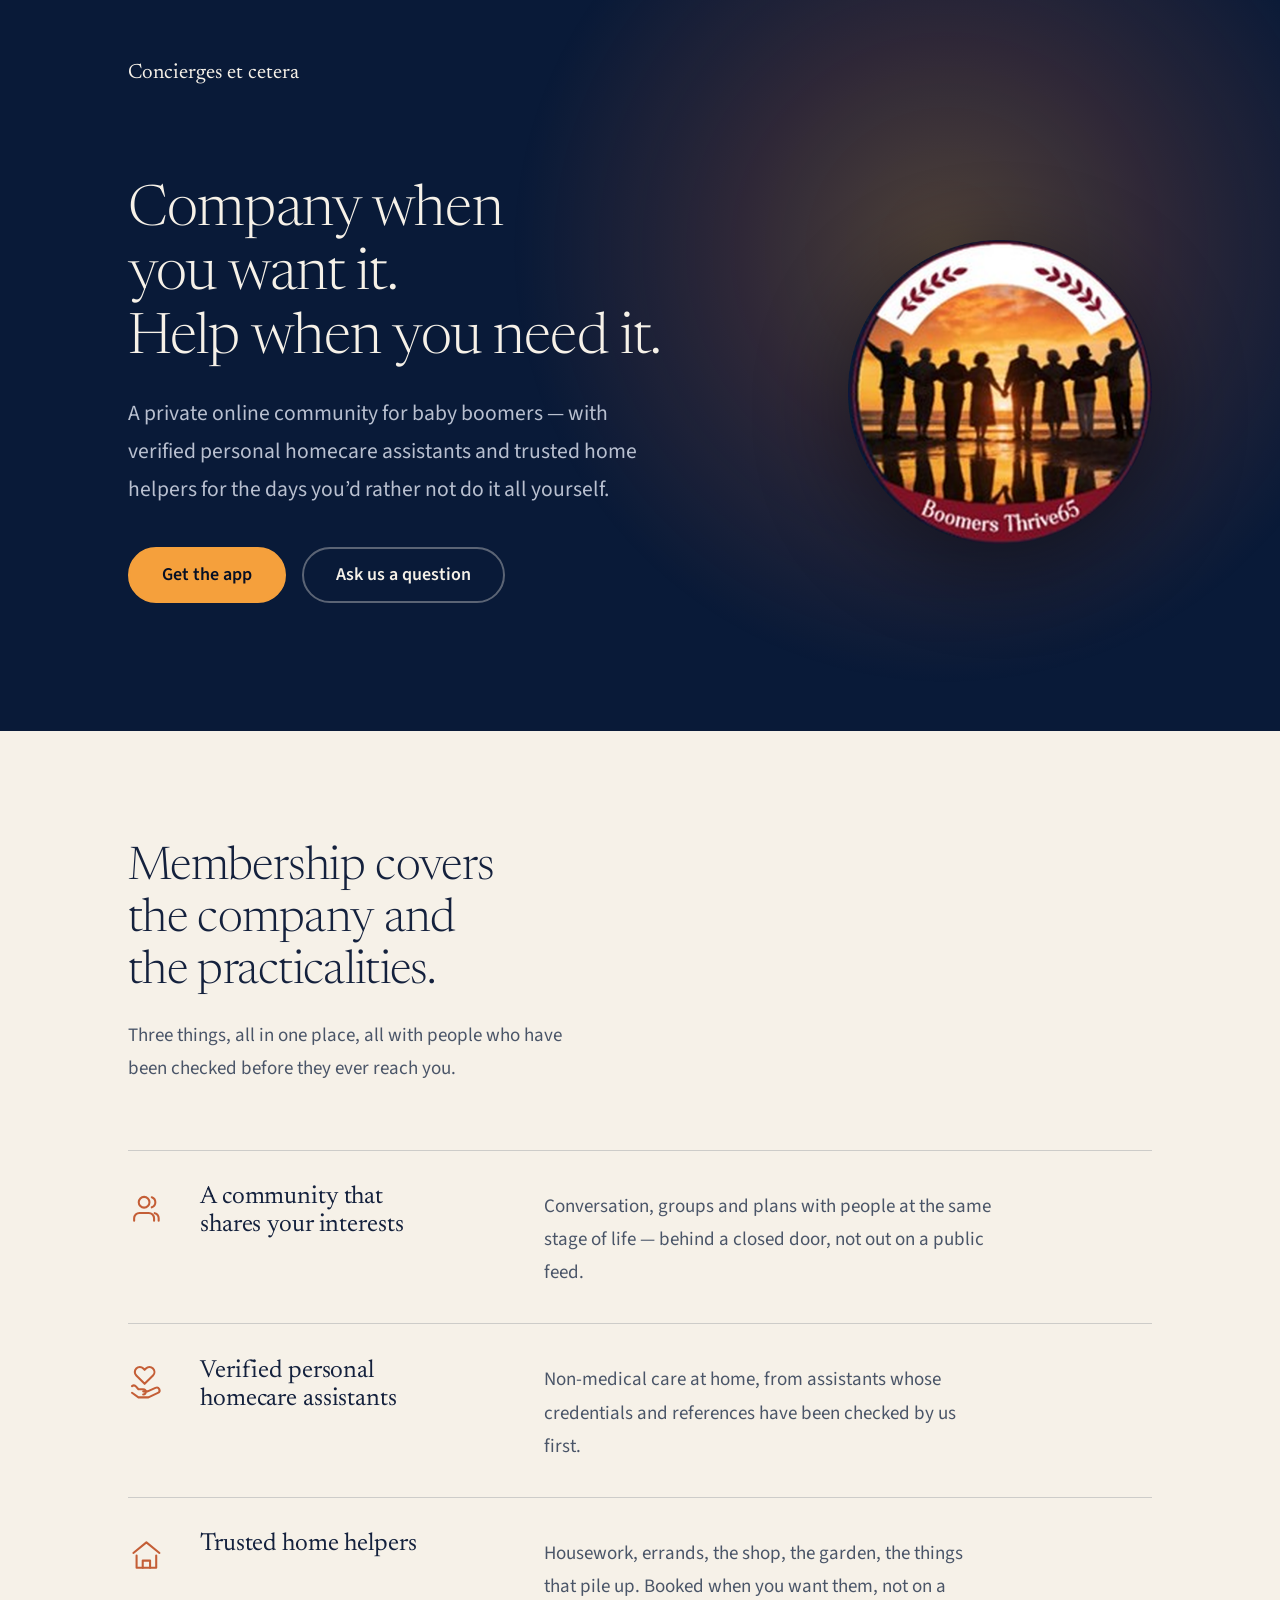
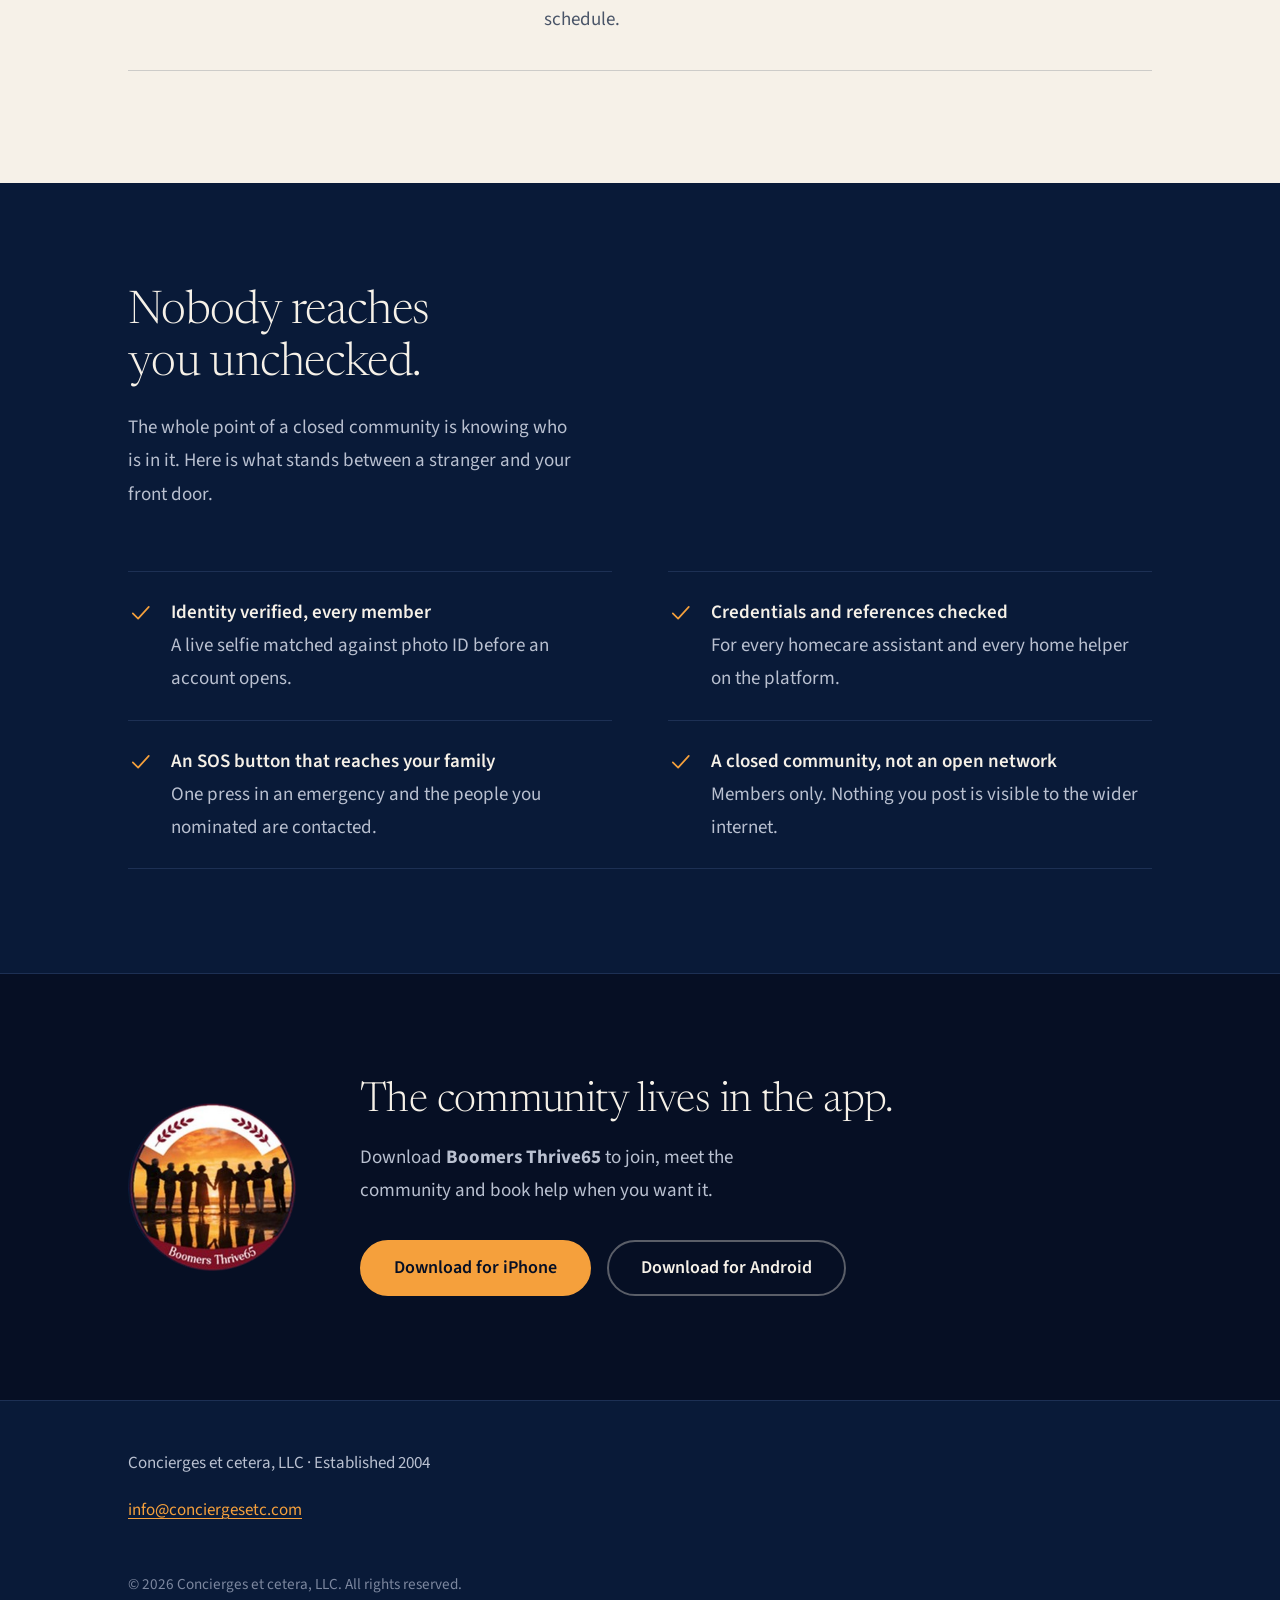
==== index.html @ bd4e9803 "Initial commit" ====
<!DOCTYPE html>
<html lang="en">
<head>
<meta charset="utf-8">
<meta name="viewport" content="width=device-width, initial-scale=1">
<title>Concierges et cetera — a community for baby boomers</title>
<meta name="description" content="A private online community for baby boomers, with verified personal homecare assistants and trusted home helpers when you need a hand.">

<link rel="icon" href="assets/favicon.ico" sizes="any">
<link rel="icon" href="assets/favicon-32.png" type="image/png">
<link rel="apple-touch-icon" href="assets/apple-touch-icon.png">

<!-- Social share preview. Replace conciergesetc.com if the domain changes. -->
<meta property="og:type" content="website">
<meta property="og:title" content="Concierges et cetera">
<meta property="og:description" content="A community for baby boomers, and the help that goes with it.">
<meta property="og:image" content="https://conciergesetc.com/assets/og-image.jpg">
<meta property="og:url" content="https://conciergesetc.com/">
<meta name="twitter:card" content="summary_large_image">

<link rel="preconnect" href="https://fonts.googleapis.com">
<link rel="preconnect" href="https://fonts.gstatic.com" crossorigin>
<link href="https://fonts.googleapis.com/css2?family=Newsreader:opsz,wght@6..72,200;6..72,300;6..72,400;6..72,500&family=Source+Sans+3:wght@400;600&display=swap" rel="stylesheet">

<style>
  :root{
    /* Sampled directly from the Boomers Thrive65 logo */
    --navy:      #091A38;
    --navy-deep: #060F24;
    --navy-line: #1D3054;
    --amber:     #F5A03C;
    --rust:      #C45E36;
    --cream:     #F6F1E8;
    --stone:     #B9C0D0;
    --ink:       #14213D;

    --measure: 62ch;
    --pad: clamp(1.5rem, 5vw, 4rem);
  }

  *,*::before,*::after{ box-sizing:border-box; }

  html{ -webkit-text-size-adjust:100%; scroll-behavior:smooth; }

  body{
    margin:0;
    background:var(--navy);
    color:var(--cream);
    font-family:"Source Sans 3", system-ui, -apple-system, "Segoe UI", sans-serif;
    font-size:1.1875rem;          /* 19px — this audience should never squint */
    line-height:1.75;
    -webkit-font-smoothing:antialiased;
  }

  h1,h2,h3{
    font-family:Newsreader, Georgia, "Times New Roman", serif;
    font-weight:300;
    line-height:1.12;
    letter-spacing:-0.015em;
    margin:0;
    text-wrap:balance;
  }

  p{ margin:0 0 1.1em; max-width:var(--measure); }
  p:last-child{ margin-bottom:0; }

  a{ color:inherit; }

  :focus-visible{
    outline:3px solid var(--amber);
    outline-offset:3px;
    border-radius:2px;
  }

  .skip{
    position:absolute; left:-9999px;
    background:var(--cream); color:var(--ink);
    padding:.75rem 1.25rem; z-index:99;
  }
  .skip:focus{ left:1rem; top:1rem; }

  .wrap{
    width:min(72rem, 100%);
    margin-inline:auto;
    padding-inline:var(--pad);
  }

  /* ---------- Hero ---------------------------------------------------- */

  .hero{
    position:relative;
    overflow:hidden;
    padding-block: clamp(2.25rem, 6vw, 3.5rem) clamp(4.5rem, 12vw, 8rem);
    isolation:isolate;
  }

  /* The one bold move: the logo's own sunset, lifted off the page behind it. */
  .hero::before{
    content:"";
    position:absolute;
    left:74%; top:34%;
    width:min(130%, 62rem); aspect-ratio:1/1;
    transform:translate(-50%,-50%);
    background:radial-gradient(circle at 50% 50%,
                 rgba(245,160,60,.30) 0%,
                 rgba(196,94,54,.20) 30%,
                 rgba(9,26,56,0) 62%);
    z-index:-1;
    animation:dawn 2.2s ease-out both;
  }
  @media (max-width:60rem){
    .hero::before{ left:50%; top:16%; width:min(190%, 40rem); }
  }

  .masthead{
    font-family:Newsreader, Georgia, serif;
    font-size:1.3rem;
    margin-bottom:clamp(2.5rem, 9vw, 5.5rem);
  }

  .hero-grid{ display:grid; gap:clamp(2.5rem, 6vw, 4rem); align-items:center; }
  @media (min-width:60rem){
    .hero-grid{ grid-template-columns:minmax(0,1fr) 19rem; gap:5rem; }
    .hero-copy{ order:1; }
    .hero-mark{ order:2; }
  }

  .hero-mark img{
    display:block;
    width:clamp(122px, 32vw, 304px);
    height:auto;
    filter:drop-shadow(0 18px 46px rgba(0,0,0,.45));
  }

  .hero h1{
    font-size:clamp(2.35rem, 4.6vw, 3.55rem);
    max-width:22ch;
  }
  .hero h1 br{ display:none; }
  @media (min-width:72rem){ .hero h1 br{ display:inline; } }
  .hero .lede{
    margin-top:1.5rem;
    font-size:clamp(1.1875rem, 2.2vw, 1.35rem);
    color:var(--stone);
    max-width:47ch;
  }

  .actions{
    display:flex; flex-wrap:wrap; gap:1rem;
    margin-top:2.4rem;
  }

  .btn{
    display:inline-flex; align-items:center; justify-content:center;
    min-height:56px;                 /* generous target for unsteady hands */
    padding:.65rem 2rem;
    font-size:1.125rem; font-weight:600;
    text-decoration:none;
    border-radius:999px;
    transition:background-color .18s ease, color .18s ease, border-color .18s ease;
  }
  .btn-solid{
    background:var(--amber); color:var(--navy-deep);
    border:2px solid var(--amber);
  }
  .btn-solid:hover{ background:#ffb455; border-color:#ffb455; }
  .btn-ghost{
    color:var(--cream);
    border:2px solid rgba(246,241,232,.35);
  }
  .btn-ghost:hover{ border-color:var(--cream); }

  /* Load-in: one orchestrated moment, then the page stays still. */
  .rise{ animation:rise .85s cubic-bezier(.2,.7,.3,1) both; }
  .masthead{ animation-delay:.05s; }
  .hero-mark{ animation-delay:.15s; }
  .hero h1{ animation-delay:.28s; }
  .hero .lede{ animation-delay:.42s; }
  .actions{ animation-delay:.56s; }

  @keyframes rise{
    from{ opacity:0; transform:translateY(14px); }
    to  { opacity:1; transform:none; }
  }
  @keyframes dawn{
    from{ opacity:0; }
    to  { opacity:1; }
  }

  /* ---------- Offering (cream) ---------------------------------------- */

  .offering{
    background:var(--cream);
    color:var(--ink);
    padding-block:clamp(4rem, 10vw, 7rem);
  }
  .offering h2{
    font-size:clamp(1.9rem, 4.4vw, 2.9rem);
    max-width:20ch;
  }
  .offering .intro{
    margin-top:1.25rem;
    color:#4A5568;
    max-width:52ch;
  }

  /* A list of amenities, the way a club would set it — not a rack of cards. */
  .amenities{
    margin:clamp(2.5rem, 6vw, 4rem) 0 0;
    border-top:1px solid rgba(20,33,61,.18);
  }
  .amenity{
    display:grid;
    grid-template-columns:3rem 1fr;
    gap:0 1.5rem;
    padding-block:2.1rem;
    border-bottom:1px solid rgba(20,33,61,.18);
  }
  .amenity svg{
    width:2.3rem; height:2.3rem;
    color:var(--rust);
    margin-top:.35rem;
  }
  .amenity h3{
    font-size:1.55rem;
    font-weight:400;
    letter-spacing:-.005em;
  }
  .amenity p{
    margin:.6rem 0 0;
    color:#4A5568;
    max-width:50ch;
  }

  @media (min-width:52rem){
    .amenity{ grid-template-columns:3rem 20rem 1fr; align-items:start; }
    .amenity h3{ padding-right:2rem; }
    .amenity p{ margin-top:.35rem; }
  }

  /* ---------- Assurances (navy) --------------------------------------- */

  .assurance{ padding-block:clamp(4rem, 10vw, 6.5rem); }
  .assurance h2{
    font-size:clamp(1.9rem, 4.4vw, 2.9rem);
    max-width:18ch;
  }
  .assurance .intro{
    margin-top:1.25rem; color:var(--stone); max-width:50ch;
  }
  .checks{
    list-style:none;
    border-bottom:1px solid var(--navy-line);
    margin:clamp(2.5rem, 6vw, 3.75rem) 0 0;
    padding:0;
    display:grid; gap:0;
  }
  @media (min-width:52rem){
    .checks{ grid-template-columns:1fr 1fr; column-gap:3.5rem; }
  }
  .checks li{
    display:flex; gap:1.1rem; align-items:flex-start;
    padding-block:1.5rem;
    border-top:1px solid var(--navy-line);
  }
  .checks svg{
    flex:none; width:1.6rem; height:1.6rem;
    color:var(--amber); margin-top:.28rem;
  }
  .checks strong{ font-weight:600; display:block; }
  .checks span{ color:var(--stone); display:block; }

  /* ---------- App ------------------------------------------------------ */

  .app{
    background:var(--navy-deep);
    padding-block:clamp(4rem, 10vw, 6.5rem);
    border-top:1px solid var(--navy-line);
  }
  .app-inner{
    display:grid; gap:2.5rem;
    align-items:center;
    justify-items:start;
  }
  @media (min-width:52rem){
    .app-inner{ grid-template-columns:auto 1fr; gap:4rem; }
  }
  .app img{ width:clamp(120px, 26vw, 168px); height:auto; }
  .app h2{ font-size:clamp(1.8rem, 4.2vw, 2.6rem); }
  .app p{ margin-top:1rem; color:var(--stone); max-width:44ch; }
  .stores{ display:flex; flex-wrap:wrap; gap:1rem; margin-top:2rem; }

  /* ---------- Footer --------------------------------------------------- */

  footer{
    border-top:1px solid var(--navy-line);
    padding-block:3rem 3.5rem;
    font-size:1.0625rem;
    color:var(--stone);
  }
  footer .rows{ display:grid; gap:.5rem; }
  footer a{ display:inline-block; padding-block:.6rem; color:var(--amber); text-decoration-thickness:1px; text-underline-offset:3px; }
  footer .fine{ margin-top:1.75rem; font-size:.95rem; color:#7C879F; }

  @media (prefers-reduced-motion:reduce){
    *{ animation:none !important; transition:none !important; }
    html{ scroll-behavior:auto; }
  }
</style>
</head>

<body>
<a class="skip" href="#main">Skip to content</a>

<header class="hero">
  <div class="wrap">
    <div class="masthead rise">Concierges et cetera</div>

    <div class="hero-grid">
      <div class="hero-mark rise">
        <img src="assets/logo.png" alt="Boomers Thrive65" width="304" height="304">
      </div>

      <div class="hero-copy">
        <h1 class="rise">Company when you want it. <br>Help when you need it.</h1>

        <p class="lede rise">A private online community for baby boomers &mdash; with verified
           personal homecare assistants and trusted home helpers for the days you&rsquo;d
           rather not do it all yourself.</p>

        <div class="actions rise">
          <a class="btn btn-solid" href="#app">Get the app</a>
          <a class="btn btn-ghost" href="mailto:info@conciergesetc.com">Ask us a question</a>
        </div>
      </div>
    </div>
  </div>
</header>

<main id="main">

  <section class="offering">
    <div class="wrap">
      <h2>Membership covers the company and the practicalities.</h2>
      <p class="intro">Three things, all in one place, all with people who have
         been checked before they ever reach you.</p>

      <div class="amenities">

        <article class="amenity">
          <svg viewBox="0 0 24 24" fill="none" stroke="currentColor" stroke-width="1.35"
               stroke-linecap="round" stroke-linejoin="round" aria-hidden="true">
            <path d="M17 20v-1.5a3.5 3.5 0 0 0-3.5-3.5h-6A3.5 3.5 0 0 0 4 18.5V20"/>
            <circle cx="10.5" cy="8" r="3.5"/>
            <path d="M20 20v-1.5a3.5 3.5 0 0 0-2.6-3.4"/>
            <path d="M15.5 4.7a3.5 3.5 0 0 1 0 6.6"/>
          </svg>
          <h3>A community that shares your interests</h3>
          <p>Conversation, groups and plans with people at the same stage of life —
             behind a closed door, not out on a public feed.</p>
        </article>

        <article class="amenity">
          <svg viewBox="0 0 24 24" fill="none" stroke="currentColor" stroke-width="1.35"
               stroke-linecap="round" stroke-linejoin="round" aria-hidden="true">
            <path d="M16.3 3.6a3.3 3.3 0 0 0-4.6 0l-.85.84-.85-.84a3.25 3.25 0 1 0-4.6 4.6l5.45 5.4 5.45-5.4a3.3 3.3 0 0 0 0-4.6z"/>
            <path d="M2.6 15.1a2 2 0 0 1 2.7.3l1.5 1.7h3.1a1.7 1.7 0 0 1 0 3.4"/>
            <path d="M9.9 18.5h2.9l5.1-2.3a1.9 1.9 0 0 1 2.5.9c.4.9 0 2-.9 2.4l-6.2 2.9H6.8l-4.2-3"/>
          </svg>
          <h3>Verified personal homecare assistants</h3>
          <p>Non-medical care at home, from assistants whose credentials and
             references have been checked by us first.</p>
        </article>

        <article class="amenity">
          <svg viewBox="0 0 24 24" fill="none" stroke="currentColor" stroke-width="1.35"
               stroke-linecap="round" stroke-linejoin="round" aria-hidden="true">
            <path d="M3.5 10.4 12 3.5l8.5 6.9"/>
            <path d="M5.6 12.1V20h12.8v-7.9"/>
            <path d="M9.6 20v-4.6h4.8V20"/>
          </svg>
          <h3>Trusted home helpers</h3>
          <p>Housework, errands, the shop, the garden, the things that pile up.
             Booked when you want them, not on a schedule.</p>
        </article>

      </div>
    </div>
  </section>

  <section class="assurance">
    <div class="wrap">
      <h2>Nobody reaches you unchecked.</h2>
      <p class="intro">The whole point of a closed community is knowing who is in it.
         Here is what stands between a stranger and your front door.</p>

      <ul class="checks">
        <li>
          <svg viewBox="0 0 24 24" fill="none" stroke="currentColor" stroke-width="1.6"
               stroke-linecap="round" stroke-linejoin="round" aria-hidden="true">
            <path d="m4.5 12.5 5 5 10-11"/>
          </svg>
          <div>
            <strong>Identity verified, every member</strong>
            <span>A live selfie matched against photo ID before an account opens.</span>
          </div>
        </li>
        <li>
          <svg viewBox="0 0 24 24" fill="none" stroke="currentColor" stroke-width="1.6"
               stroke-linecap="round" stroke-linejoin="round" aria-hidden="true">
            <path d="m4.5 12.5 5 5 10-11"/>
          </svg>
          <div>
            <strong>Credentials and references checked</strong>
            <span>For every homecare assistant and every home helper on the platform.</span>
          </div>
        </li>
        <li>
          <svg viewBox="0 0 24 24" fill="none" stroke="currentColor" stroke-width="1.6"
               stroke-linecap="round" stroke-linejoin="round" aria-hidden="true">
            <path d="m4.5 12.5 5 5 10-11"/>
          </svg>
          <div>
            <strong>An SOS button that reaches your family</strong>
            <span>One press in an emergency and the people you nominated are contacted.</span>
          </div>
        </li>
        <li>
          <svg viewBox="0 0 24 24" fill="none" stroke="currentColor" stroke-width="1.6"
               stroke-linecap="round" stroke-linejoin="round" aria-hidden="true">
            <path d="m4.5 12.5 5 5 10-11"/>
          </svg>
          <div>
            <strong>A closed community, not an open network</strong>
            <span>Members only. Nothing you post is visible to the wider internet.</span>
          </div>
        </li>
      </ul>
    </div>
  </section>

  <section class="app" id="app">
    <div class="wrap app-inner">
      <img src="assets/logo.png" alt="Boomers Thrive65" width="168" height="168">
      <div>
        <h2>The community lives in the app.</h2>
        <p>Download <strong>Boomers Thrive65</strong> to join, meet the community
           and book help when you want it.</p>

        <!-- TODO: replace both href values with the real App Store and Google Play
             listings before this page goes live. -->
        <div class="stores">
          <a class="btn btn-solid" href="#">Download for iPhone</a>
          <a class="btn btn-ghost" href="#">Download for Android</a>
        </div>
      </div>
    </div>
  </section>

</main>

<footer>
  <div class="wrap rows">
    <div>Concierges et cetera, LLC · Established 2004</div>
    <div><a href="mailto:info@conciergesetc.com">info@conciergesetc.com</a></div>
    <!-- Optional: add a phone number here if Cheryl wants calls. -->
    <div class="fine">© <span id="yr">2026</span> Concierges et cetera, LLC. All rights reserved.</div>
  </div>
</footer>

<script>document.getElementById('yr').textContent = new Date().getFullYear();</script>
</body>
</html>
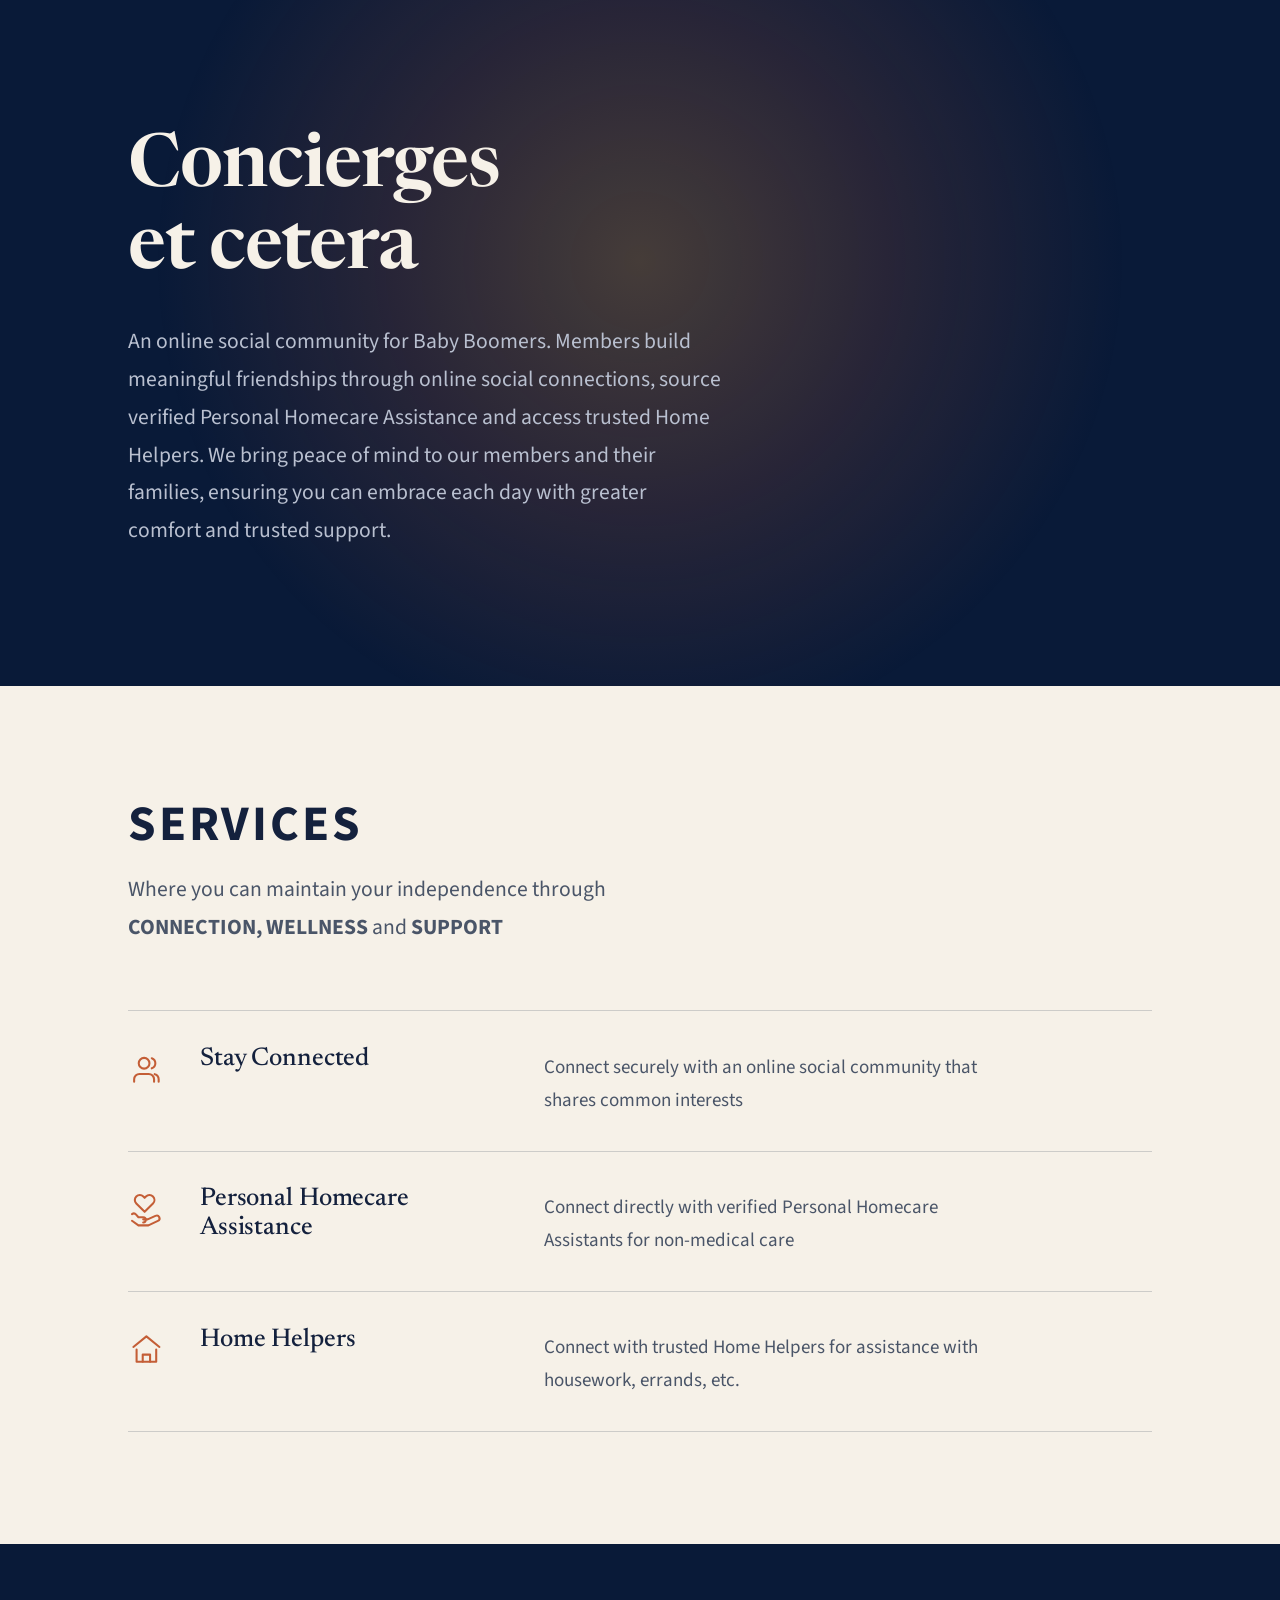
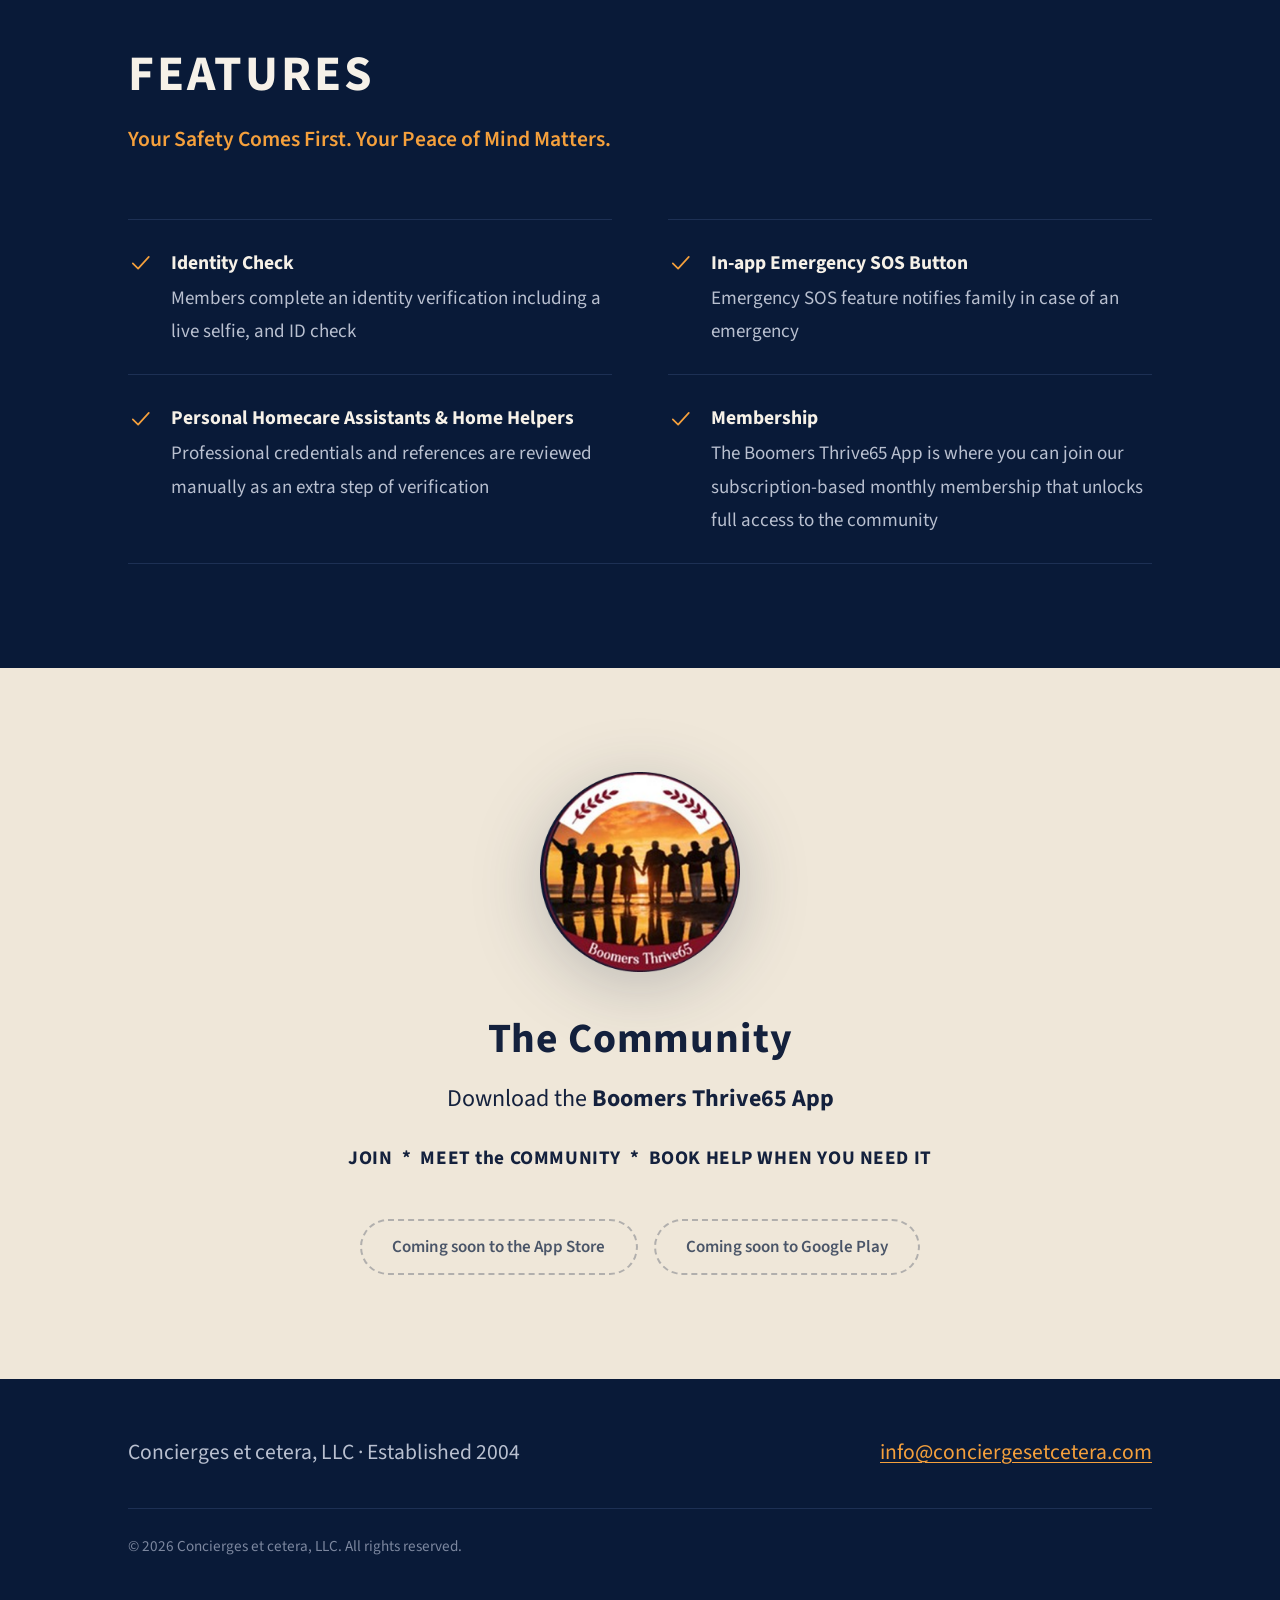
==== commit a69ce95c: "Update index.html for improved content clarity and SEO optimization" ====
--- a/index.html
+++ b/index.html
@@ -3,43 +3,42 @@
 <head>
 <meta charset="utf-8">
 <meta name="viewport" content="width=device-width, initial-scale=1">
-<title>Concierges et cetera — a community for baby boomers</title>
-<meta name="description" content="A private online community for baby boomers, with verified personal homecare assistants and trusted home helpers when you need a hand.">
+<title>Concierges et cetera — an online social community for Baby Boomers</title>
+<meta name="description" content="An online social community for Baby Boomers. Build meaningful friendships, source verified Personal Homecare Assistance and access trusted Home Helpers.">
 
 <link rel="icon" href="assets/favicon.ico" sizes="any">
 <link rel="icon" href="assets/favicon-32.png" type="image/png">
 <link rel="apple-touch-icon" href="assets/apple-touch-icon.png">
 
-<!-- Social share preview. Replace conciergesetc.com if the domain changes. -->
 <meta property="og:type" content="website">
 <meta property="og:title" content="Concierges et cetera">
-<meta property="og:description" content="A community for baby boomers, and the help that goes with it.">
-<meta property="og:image" content="https://conciergesetc.com/assets/og-image.jpg">
-<meta property="og:url" content="https://conciergesetc.com/">
+<meta property="og:description" content="An online social community for Baby Boomers.">
+<meta property="og:image" content="https://conciergesetcetera.com/assets/og-image.jpg">
+<meta property="og:url" content="https://conciergesetcetera.com/">
 <meta name="twitter:card" content="summary_large_image">
 
 <link rel="preconnect" href="https://fonts.googleapis.com">
 <link rel="preconnect" href="https://fonts.gstatic.com" crossorigin>
-<link href="https://fonts.googleapis.com/css2?family=Newsreader:opsz,wght@6..72,200;6..72,300;6..72,400;6..72,500&family=Source+Sans+3:wght@400;600&display=swap" rel="stylesheet">
+<link href="https://fonts.googleapis.com/css2?family=Newsreader:opsz,wght@6..72,300;6..72,400;6..72,500;6..72,600&family=Source+Sans+3:wght@400;600;700&display=swap" rel="stylesheet">
 
 <style>
   :root{
     /* Sampled directly from the Boomers Thrive65 logo */
     --navy:      #091A38;
-    --navy-deep: #060F24;
     --navy-line: #1D3054;
     --amber:     #F5A03C;
     --rust:      #C45E36;
     --cream:     #F6F1E8;
+    --cream-alt: #EFE7D9;
     --stone:     #B9C0D0;
     --ink:       #14213D;
+    --ink-soft:  #4A5568;
 
     --measure: 62ch;
     --pad: clamp(1.5rem, 5vw, 4rem);
   }
 
   *,*::before,*::after{ box-sizing:border-box; }
-
   html{ -webkit-text-size-adjust:100%; scroll-behavior:smooth; }
 
   body{
@@ -63,14 +62,9 @@
 
   p{ margin:0 0 1.1em; max-width:var(--measure); }
   p:last-child{ margin-bottom:0; }
-
   a{ color:inherit; }
 
-  :focus-visible{
-    outline:3px solid var(--amber);
-    outline-offset:3px;
-    border-radius:2px;
-  }
+  :focus-visible{ outline:3px solid var(--amber); outline-offset:3px; border-radius:2px; }
 
   .skip{
     position:absolute; left:-9999px;
@@ -79,130 +73,76 @@
   }
   .skip:focus{ left:1rem; top:1rem; }
 
-  .wrap{
-    width:min(72rem, 100%);
-    margin-inline:auto;
-    padding-inline:var(--pad);
-  }
+  .wrap{ width:min(72rem, 100%); margin-inline:auto; padding-inline:var(--pad); }
 
   /* ---------- Hero ---------------------------------------------------- */
 
   .hero{
-    position:relative;
-    overflow:hidden;
-    padding-block: clamp(2.25rem, 6vw, 3.5rem) clamp(4.5rem, 12vw, 8rem);
-    isolation:isolate;
-  }
-
-  /* The one bold move: the logo's own sunset, lifted off the page behind it. */
+    position:relative; overflow:hidden; isolation:isolate;
+    padding-block: clamp(4rem, 12vw, 8rem) clamp(4.5rem, 13vw, 8.5rem);
+  }
+
+  /* The one bold move: the logo's own sunset, lifted off the page. */
   .hero::before{
     content:"";
     position:absolute;
-    left:74%; top:34%;
-    width:min(130%, 62rem); aspect-ratio:1/1;
+    left:50%; top:38%;
+    width:min(150%, 68rem); aspect-ratio:1/1;
     transform:translate(-50%,-50%);
     background:radial-gradient(circle at 50% 50%,
-                 rgba(245,160,60,.30) 0%,
-                 rgba(196,94,54,.20) 30%,
-                 rgba(9,26,56,0) 62%);
+                 rgba(245,160,60,.26) 0%,
+                 rgba(196,94,54,.17) 32%,
+                 rgba(9,26,56,0) 63%);
     z-index:-1;
     animation:dawn 2.2s ease-out both;
   }
-  @media (max-width:60rem){
-    .hero::before{ left:50%; top:16%; width:min(190%, 40rem); }
-  }
-
-  .masthead{
-    font-family:Newsreader, Georgia, serif;
-    font-size:1.3rem;
-    margin-bottom:clamp(2.5rem, 9vw, 5.5rem);
-  }
-
-  .hero-grid{ display:grid; gap:clamp(2.5rem, 6vw, 4rem); align-items:center; }
-  @media (min-width:60rem){
-    .hero-grid{ grid-template-columns:minmax(0,1fr) 19rem; gap:5rem; }
-    .hero-copy{ order:1; }
-    .hero-mark{ order:2; }
-  }
-
-  .hero-mark img{
-    display:block;
-    width:clamp(122px, 32vw, 304px);
-    height:auto;
-    filter:drop-shadow(0 18px 46px rgba(0,0,0,.45));
-  }
 
   .hero h1{
-    font-size:clamp(2.35rem, 4.6vw, 3.55rem);
-    max-width:22ch;
-  }
-  .hero h1 br{ display:none; }
-  @media (min-width:72rem){ .hero h1 br{ display:inline; } }
+    font-weight:600;
+    font-size:clamp(2.5rem, 6.4vw, 4.6rem);
+    max-width:14ch;
+  }
+
   .hero .lede{
-    margin-top:1.5rem;
-    font-size:clamp(1.1875rem, 2.2vw, 1.35rem);
+    margin-top:1.9rem;
+    font-size:clamp(1.1875rem, 2.1vw, 1.35rem);
     color:var(--stone);
-    max-width:47ch;
-  }
-
-  .actions{
-    display:flex; flex-wrap:wrap; gap:1rem;
-    margin-top:2.4rem;
-  }
-
-  .btn{
-    display:inline-flex; align-items:center; justify-content:center;
-    min-height:56px;                 /* generous target for unsteady hands */
-    padding:.65rem 2rem;
-    font-size:1.125rem; font-weight:600;
-    text-decoration:none;
-    border-radius:999px;
-    transition:background-color .18s ease, color .18s ease, border-color .18s ease;
-  }
-  .btn-solid{
-    background:var(--amber); color:var(--navy-deep);
-    border:2px solid var(--amber);
-  }
-  .btn-solid:hover{ background:#ffb455; border-color:#ffb455; }
-  .btn-ghost{
-    color:var(--cream);
-    border:2px solid rgba(246,241,232,.35);
-  }
-  .btn-ghost:hover{ border-color:var(--cream); }
-
-  /* Load-in: one orchestrated moment, then the page stays still. */
+    max-width:54ch;
+  }
+
   .rise{ animation:rise .85s cubic-bezier(.2,.7,.3,1) both; }
-  .masthead{ animation-delay:.05s; }
-  .hero-mark{ animation-delay:.15s; }
-  .hero h1{ animation-delay:.28s; }
-  .hero .lede{ animation-delay:.42s; }
-  .actions{ animation-delay:.56s; }
-
-  @keyframes rise{
-    from{ opacity:0; transform:translateY(14px); }
-    to  { opacity:1; transform:none; }
-  }
-  @keyframes dawn{
-    from{ opacity:0; }
-    to  { opacity:1; }
-  }
-
-  /* ---------- Offering (cream) ---------------------------------------- */
-
-  .offering{
+  .hero h1{ animation-delay:.12s; }
+  .hero .lede{ animation-delay:.3s; }
+
+  @keyframes rise{ from{ opacity:0; transform:translateY(14px); } to{ opacity:1; transform:none; } }
+  @keyframes dawn{ from{ opacity:0; } to{ opacity:1; } }
+
+  /* ---------- Shared section headings --------------------------------- */
+
+  .eyebrow{
+    font-family:"Source Sans 3", sans-serif;
+    font-weight:700;
+    font-size:clamp(2rem, 5vw, 3.1rem);
+    letter-spacing:.06em;
+    line-height:1.1;
+    margin:0;
+  }
+  .standfirst{
+    margin-top:1.15rem;
+    font-size:clamp(1.1875rem, 2vw, 1.35rem);
+    max-width:50ch;
+  }
+  .standfirst strong{ font-weight:700; }
+
+  /* ---------- Services (cream) ---------------------------------------- */
+
+  .services{
     background:var(--cream);
     color:var(--ink);
     padding-block:clamp(4rem, 10vw, 7rem);
   }
-  .offering h2{
-    font-size:clamp(1.9rem, 4.4vw, 2.9rem);
-    max-width:20ch;
-  }
-  .offering .intro{
-    margin-top:1.25rem;
-    color:#4A5568;
-    max-width:52ch;
-  }
+  .services .eyebrow{ color:var(--ink); }
+  .services .standfirst{ color:var(--ink-soft); }
 
   /* A list of amenities, the way a club would set it — not a rack of cards. */
   .amenities{
@@ -216,21 +156,9 @@
     padding-block:2.1rem;
     border-bottom:1px solid rgba(20,33,61,.18);
   }
-  .amenity svg{
-    width:2.3rem; height:2.3rem;
-    color:var(--rust);
-    margin-top:.35rem;
-  }
-  .amenity h3{
-    font-size:1.55rem;
-    font-weight:400;
-    letter-spacing:-.005em;
-  }
-  .amenity p{
-    margin:.6rem 0 0;
-    color:#4A5568;
-    max-width:50ch;
-  }
+  .amenity svg{ width:2.3rem; height:2.3rem; color:var(--rust); margin-top:.35rem; }
+  .amenity h3{ font-size:1.6rem; font-weight:500; letter-spacing:-.005em; }
+  .amenity p{ margin:.6rem 0 0; color:var(--ink-soft); max-width:50ch; }
 
   @media (min-width:52rem){
     .amenity{ grid-template-columns:3rem 20rem 1fr; align-items:start; }
@@ -238,16 +166,11 @@
     .amenity p{ margin-top:.35rem; }
   }
 
-  /* ---------- Assurances (navy) --------------------------------------- */
-
-  .assurance{ padding-block:clamp(4rem, 10vw, 6.5rem); }
-  .assurance h2{
-    font-size:clamp(1.9rem, 4.4vw, 2.9rem);
-    max-width:18ch;
-  }
-  .assurance .intro{
-    margin-top:1.25rem; color:var(--stone); max-width:50ch;
-  }
+  /* ---------- Features (navy) ------------------------------------------ */
+
+  .features{ padding-block:clamp(4rem, 10vw, 6.5rem); }
+  .features .standfirst{ color:var(--amber); font-weight:600; }
+
   .checks{
     list-style:none;
     border-bottom:1px solid var(--navy-line);
@@ -260,47 +183,94 @@
   }
   .checks li{
     display:flex; gap:1.1rem; align-items:flex-start;
-    padding-block:1.5rem;
+    padding-block:1.6rem;
     border-top:1px solid var(--navy-line);
   }
-  .checks svg{
-    flex:none; width:1.6rem; height:1.6rem;
-    color:var(--amber); margin-top:.28rem;
-  }
-  .checks strong{ font-weight:600; display:block; }
-  .checks span{ color:var(--stone); display:block; }
-
-  /* ---------- App ------------------------------------------------------ */
-
-  .app{
-    background:var(--navy-deep);
+  .checks svg{ flex:none; width:1.6rem; height:1.6rem; color:var(--amber); margin-top:.3rem; }
+  .checks strong{ font-weight:700; display:block; font-size:1.22rem; }
+  .checks span{ color:var(--stone); display:block; margin-top:.15rem; }
+
+  /* ---------- Community / app (tan) ------------------------------------ */
+
+  .community{
+    background:var(--cream-alt);
+    color:var(--ink);
     padding-block:clamp(4rem, 10vw, 6.5rem);
+    text-align:center;
+  }
+  .community img{
+    width:clamp(140px, 30vw, 200px); height:auto;
+    display:block; margin:0 auto clamp(2rem, 5vw, 2.75rem);
+    filter:drop-shadow(0 14px 34px rgba(20,33,61,.22));
+  }
+  .community h2{
+    font-family:"Source Sans 3", sans-serif;
+    font-weight:700;
+    font-size:clamp(1.85rem, 4.4vw, 2.6rem);
+    letter-spacing:.02em;
+  }
+  .community .download{
+    margin:1rem auto 0;
+    font-size:clamp(1.25rem, 2.4vw, 1.5rem);
+  }
+  .community .tagline{
+    margin:1.35rem auto 0;
+    max-width:62ch;
+    font-weight:700;
+    letter-spacing:.03em;
+    color:var(--ink);
+    font-size:clamp(1.0625rem, 2.1vw, 1.2rem);
+  }
+  .community p{ max-width:44ch; }
+
+  .stores{
+    display:flex; flex-wrap:wrap; gap:1rem;
+    justify-content:center;
+    margin-top:clamp(2.25rem, 5vw, 2.75rem);
+  }
+
+  .btn{
+    display:inline-flex; align-items:center; justify-content:center;
+    min-height:56px;                 /* generous target for unsteady hands */
+    padding:.65rem 1.9rem;
+    font-size:1.0625rem; font-weight:600;
+    text-decoration:none;
+    border-radius:999px;
+    border:2px solid transparent;
+    transition:background-color .18s ease, border-color .18s ease;
+  }
+  .btn-solid{ background:var(--amber); color:var(--ink); border-color:var(--amber); }
+  a.btn-solid:hover{ background:#ffb455; border-color:#ffb455; }
+  .btn-ghost{ color:var(--ink); border-color:rgba(20,33,61,.35); }
+  a.btn-ghost:hover{ border-color:var(--ink); }
+
+  /* Non-clickable state while the app is still awaiting store approval */
+  .btn-waiting{
+    background:transparent; color:var(--ink-soft);
+    border-color:rgba(20,33,61,.28);
+    border-style:dashed;
+    font-weight:600; cursor:default;
+  }
+
+  /* ---------- Footer --------------------------------------------------- */
+
+  footer{ padding-block:3rem 3.25rem; color:var(--stone); }
+  .foot-main{
+    display:flex; flex-wrap:wrap;
+    justify-content:space-between; align-items:baseline;
+    gap:.75rem 2rem;
+    font-size:clamp(1.125rem, 2.1vw, 1.35rem);
+  }
+  .foot-main a{
+    display:inline-block; padding-block:.4rem;
+    color:var(--amber);
+    text-decoration-thickness:1px; text-underline-offset:3px;
+  }
+  footer .fine{
+    margin-top:1.9rem; padding-top:1.5rem;
     border-top:1px solid var(--navy-line);
-  }
-  .app-inner{
-    display:grid; gap:2.5rem;
-    align-items:center;
-    justify-items:start;
-  }
-  @media (min-width:52rem){
-    .app-inner{ grid-template-columns:auto 1fr; gap:4rem; }
-  }
-  .app img{ width:clamp(120px, 26vw, 168px); height:auto; }
-  .app h2{ font-size:clamp(1.8rem, 4.2vw, 2.6rem); }
-  .app p{ margin-top:1rem; color:var(--stone); max-width:44ch; }
-  .stores{ display:flex; flex-wrap:wrap; gap:1rem; margin-top:2rem; }
-
-  /* ---------- Footer --------------------------------------------------- */
-
-  footer{
-    border-top:1px solid var(--navy-line);
-    padding-block:3rem 3.5rem;
-    font-size:1.0625rem;
-    color:var(--stone);
-  }
-  footer .rows{ display:grid; gap:.5rem; }
-  footer a{ display:inline-block; padding-block:.6rem; color:var(--amber); text-decoration-thickness:1px; text-underline-offset:3px; }
-  footer .fine{ margin-top:1.75rem; font-size:.95rem; color:#7C879F; }
+    font-size:.95rem; color:#7C879F;
+  }
 
   @media (prefers-reduced-motion:reduce){
     *{ animation:none !important; transition:none !important; }
@@ -314,36 +284,22 @@
 
 <header class="hero">
   <div class="wrap">
-    <div class="masthead rise">Concierges et cetera</div>
-
-    <div class="hero-grid">
-      <div class="hero-mark rise">
-        <img src="assets/logo.png" alt="Boomers Thrive65" width="304" height="304">
-      </div>
-
-      <div class="hero-copy">
-        <h1 class="rise">Company when you want it. <br>Help when you need it.</h1>
-
-        <p class="lede rise">A private online community for baby boomers &mdash; with verified
-           personal homecare assistants and trusted home helpers for the days you&rsquo;d
-           rather not do it all yourself.</p>
-
-        <div class="actions rise">
-          <a class="btn btn-solid" href="#app">Get the app</a>
-          <a class="btn btn-ghost" href="mailto:info@conciergesetc.com">Ask us a question</a>
-        </div>
-      </div>
-    </div>
+    <h1 class="rise">Concierges et cetera</h1>
+    <p class="lede rise">An online social community for Baby Boomers. Members build
+       meaningful friendships through online social connections, source verified
+       Personal Homecare Assistance and access trusted Home Helpers. We bring peace
+       of mind to our members and their families, ensuring you can embrace each day
+       with greater comfort and trusted support.</p>
   </div>
 </header>
 
 <main id="main">
 
-  <section class="offering">
+  <section class="services">
     <div class="wrap">
-      <h2>Membership covers the company and the practicalities.</h2>
-      <p class="intro">Three things, all in one place, all with people who have
-         been checked before they ever reach you.</p>
+      <h2 class="eyebrow">SERVICES</h2>
+      <p class="standfirst">Where you can maintain your independence through
+         <strong>CONNECTION, WELLNESS</strong> and <strong>SUPPORT</strong></p>
 
       <div class="amenities">
 
@@ -355,9 +311,8 @@
             <path d="M20 20v-1.5a3.5 3.5 0 0 0-2.6-3.4"/>
             <path d="M15.5 4.7a3.5 3.5 0 0 1 0 6.6"/>
           </svg>
-          <h3>A community that shares your interests</h3>
-          <p>Conversation, groups and plans with people at the same stage of life —
-             behind a closed door, not out on a public feed.</p>
+          <h3>Stay Connected</h3>
+          <p>Connect securely with an online social community that shares common interests</p>
         </article>
 
         <article class="amenity">
@@ -367,9 +322,8 @@
             <path d="M2.6 15.1a2 2 0 0 1 2.7.3l1.5 1.7h3.1a1.7 1.7 0 0 1 0 3.4"/>
             <path d="M9.9 18.5h2.9l5.1-2.3a1.9 1.9 0 0 1 2.5.9c.4.9 0 2-.9 2.4l-6.2 2.9H6.8l-4.2-3"/>
           </svg>
-          <h3>Verified personal homecare assistants</h3>
-          <p>Non-medical care at home, from assistants whose credentials and
-             references have been checked by us first.</p>
+          <h3>Personal Homecare Assistance</h3>
+          <p>Connect directly with verified Personal Homecare Assistants for non-medical care</p>
         </article>
 
         <article class="amenity">
@@ -379,20 +333,18 @@
             <path d="M5.6 12.1V20h12.8v-7.9"/>
             <path d="M9.6 20v-4.6h4.8V20"/>
           </svg>
-          <h3>Trusted home helpers</h3>
-          <p>Housework, errands, the shop, the garden, the things that pile up.
-             Booked when you want them, not on a schedule.</p>
+          <h3>Home Helpers</h3>
+          <p>Connect with trusted Home Helpers for assistance with housework, errands, etc.</p>
         </article>
 
       </div>
     </div>
   </section>
 
-  <section class="assurance">
+  <section class="features">
     <div class="wrap">
-      <h2>Nobody reaches you unchecked.</h2>
-      <p class="intro">The whole point of a closed community is knowing who is in it.
-         Here is what stands between a stranger and your front door.</p>
+      <h2 class="eyebrow">FEATURES</h2>
+      <p class="standfirst">Your Safety Comes First. Your Peace of Mind Matters.</p>
 
       <ul class="checks">
         <li>
@@ -401,8 +353,8 @@
             <path d="m4.5 12.5 5 5 10-11"/>
           </svg>
           <div>
-            <strong>Identity verified, every member</strong>
-            <span>A live selfie matched against photo ID before an account opens.</span>
+            <strong>Identity Check</strong>
+            <span>Members complete an identity verification including a live selfie, and ID check</span>
           </div>
         </li>
         <li>
@@ -411,8 +363,8 @@
             <path d="m4.5 12.5 5 5 10-11"/>
           </svg>
           <div>
-            <strong>Credentials and references checked</strong>
-            <span>For every homecare assistant and every home helper on the platform.</span>
+            <strong>In-app Emergency SOS Button</strong>
+            <span>Emergency SOS feature notifies family in case of an emergency</span>
           </div>
         </li>
         <li>
@@ -421,8 +373,8 @@
             <path d="m4.5 12.5 5 5 10-11"/>
           </svg>
           <div>
-            <strong>An SOS button that reaches your family</strong>
-            <span>One press in an emergency and the people you nominated are contacted.</span>
+            <strong>Personal Homecare Assistants &amp; Home Helpers</strong>
+            <span>Professional credentials and references are reviewed manually as an extra step of verification</span>
           </div>
         </li>
         <li>
@@ -431,28 +383,33 @@
             <path d="m4.5 12.5 5 5 10-11"/>
           </svg>
           <div>
-            <strong>A closed community, not an open network</strong>
-            <span>Members only. Nothing you post is visible to the wider internet.</span>
+            <strong>Membership</strong>
+            <span>The Boomers Thrive65 App is where you can join our subscription-based
+                  monthly membership that unlocks full access to the community</span>
           </div>
         </li>
       </ul>
     </div>
   </section>
 
-  <section class="app" id="app">
-    <div class="wrap app-inner">
-      <img src="assets/logo.png" alt="Boomers Thrive65" width="168" height="168">
-      <div>
-        <h2>The community lives in the app.</h2>
-        <p>Download <strong>Boomers Thrive65</strong> to join, meet the community
-           and book help when you want it.</p>
-
-        <!-- TODO: replace both href values with the real App Store and Google Play
-             listings before this page goes live. -->
-        <div class="stores">
-          <a class="btn btn-solid" href="#">Download for iPhone</a>
-          <a class="btn btn-ghost" href="#">Download for Android</a>
-        </div>
+  <section class="community" id="app">
+    <div class="wrap">
+      <img src="assets/logo.png" alt="Boomers Thrive65" width="200" height="200">
+
+      <h2>The Community</h2>
+      <p class="download">Download the <strong>Boomers Thrive65 App</strong></p>
+      <p class="tagline">JOIN &nbsp;&#42;&nbsp; MEET the COMMUNITY &nbsp;&#42;&nbsp; BOOK HELP WHEN YOU NEED IT</p>
+
+      <div class="stores">
+        <span class="btn btn-waiting">Coming soon to the App Store</span>
+        <span class="btn btn-waiting">Coming soon to Google Play</span>
+
+        <!-- ONCE THE APP IS APPROVED: delete the two spans above and
+             uncomment these two, pasting in the real listing URLs.
+
+        <a class="btn btn-solid" href="PASTE_APP_STORE_URL">Download for iPhone</a>
+        <a class="btn btn-ghost" href="PASTE_GOOGLE_PLAY_URL">Download for Android</a>
+        -->
       </div>
     </div>
   </section>
@@ -460,11 +417,12 @@
 </main>
 
 <footer>
-  <div class="wrap rows">
-    <div>Concierges et cetera, LLC · Established 2004</div>
-    <div><a href="mailto:info@conciergesetc.com">info@conciergesetc.com</a></div>
-    <!-- Optional: add a phone number here if Cheryl wants calls. -->
-    <div class="fine">© <span id="yr">2026</span> Concierges et cetera, LLC. All rights reserved.</div>
+  <div class="wrap">
+    <div class="foot-main">
+      <div>Concierges et cetera, LLC &middot; Established 2004</div>
+      <div><a href="mailto:info@conciergesetcetera.com">info@conciergesetcetera.com</a></div>
+    </div>
+    <div class="fine">&copy; <span id="yr">2026</span> Concierges et cetera, LLC. All rights reserved.</div>
   </div>
 </footer>
 
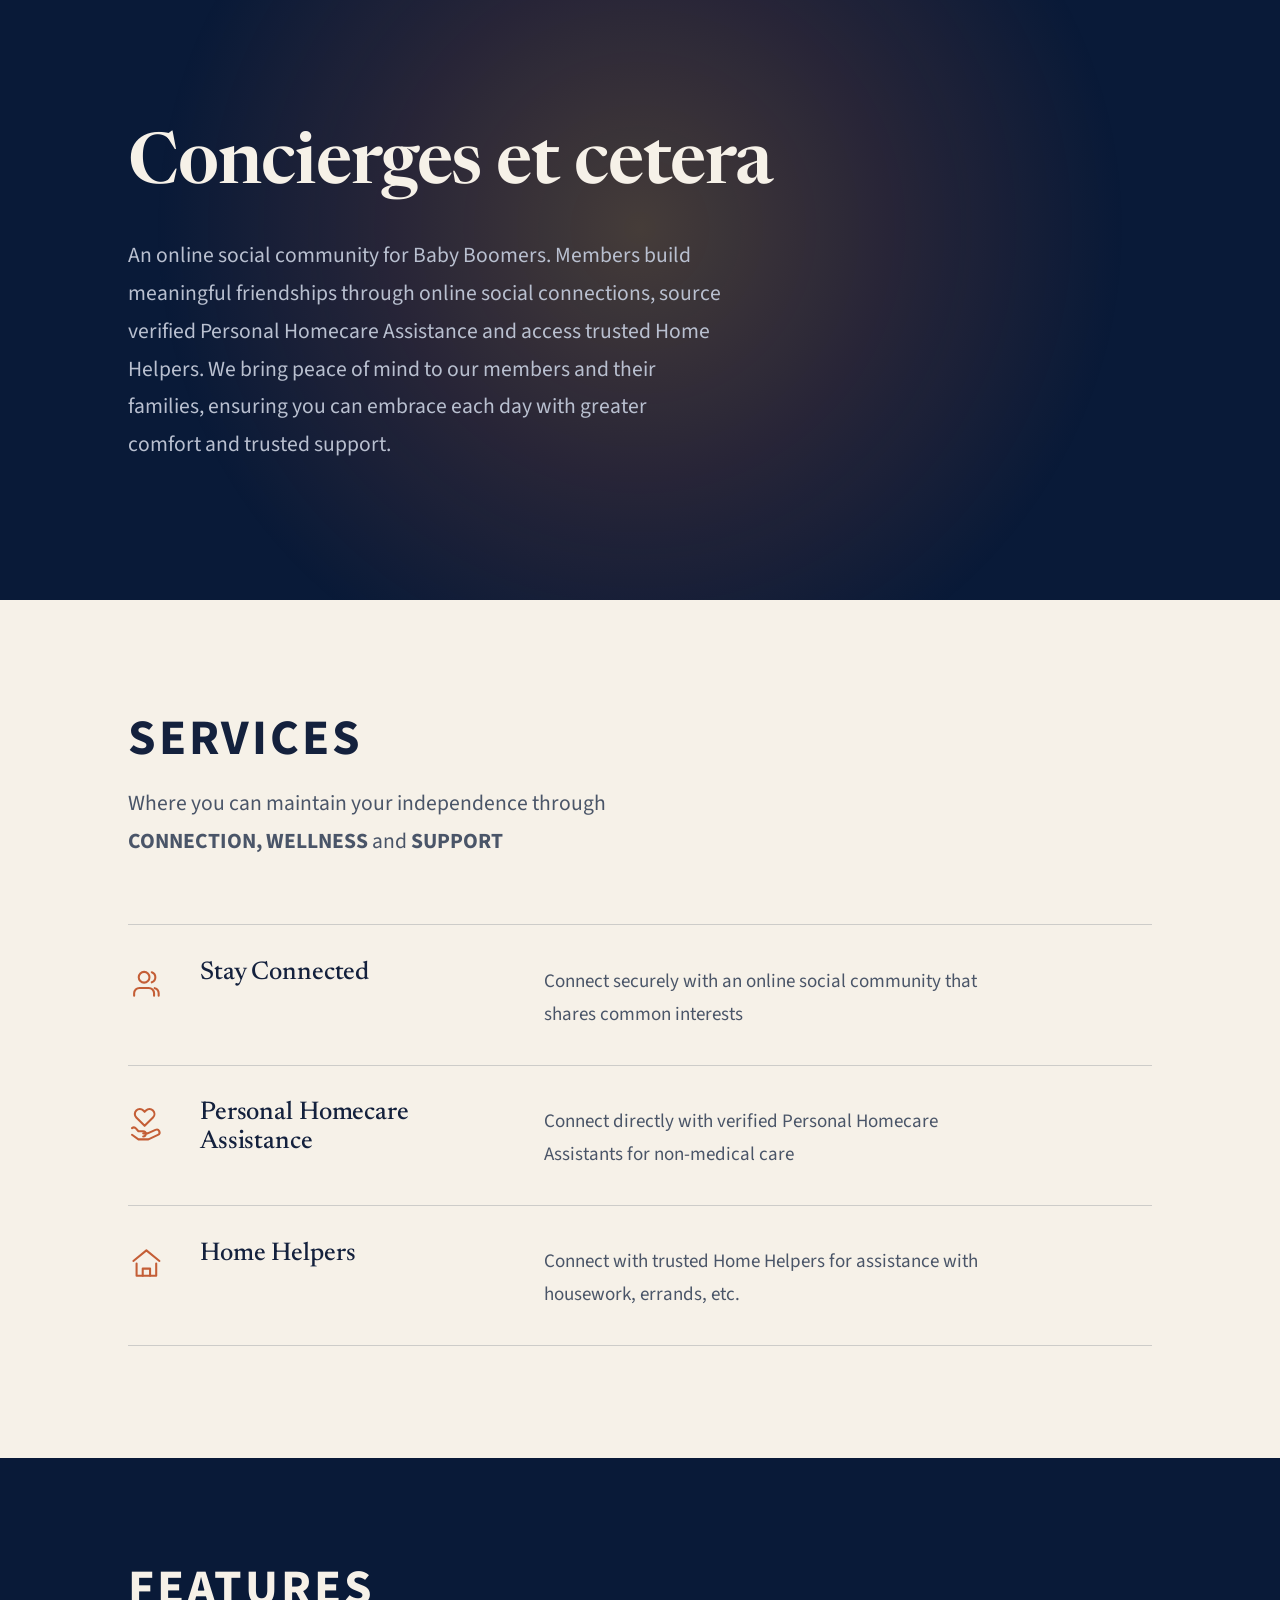
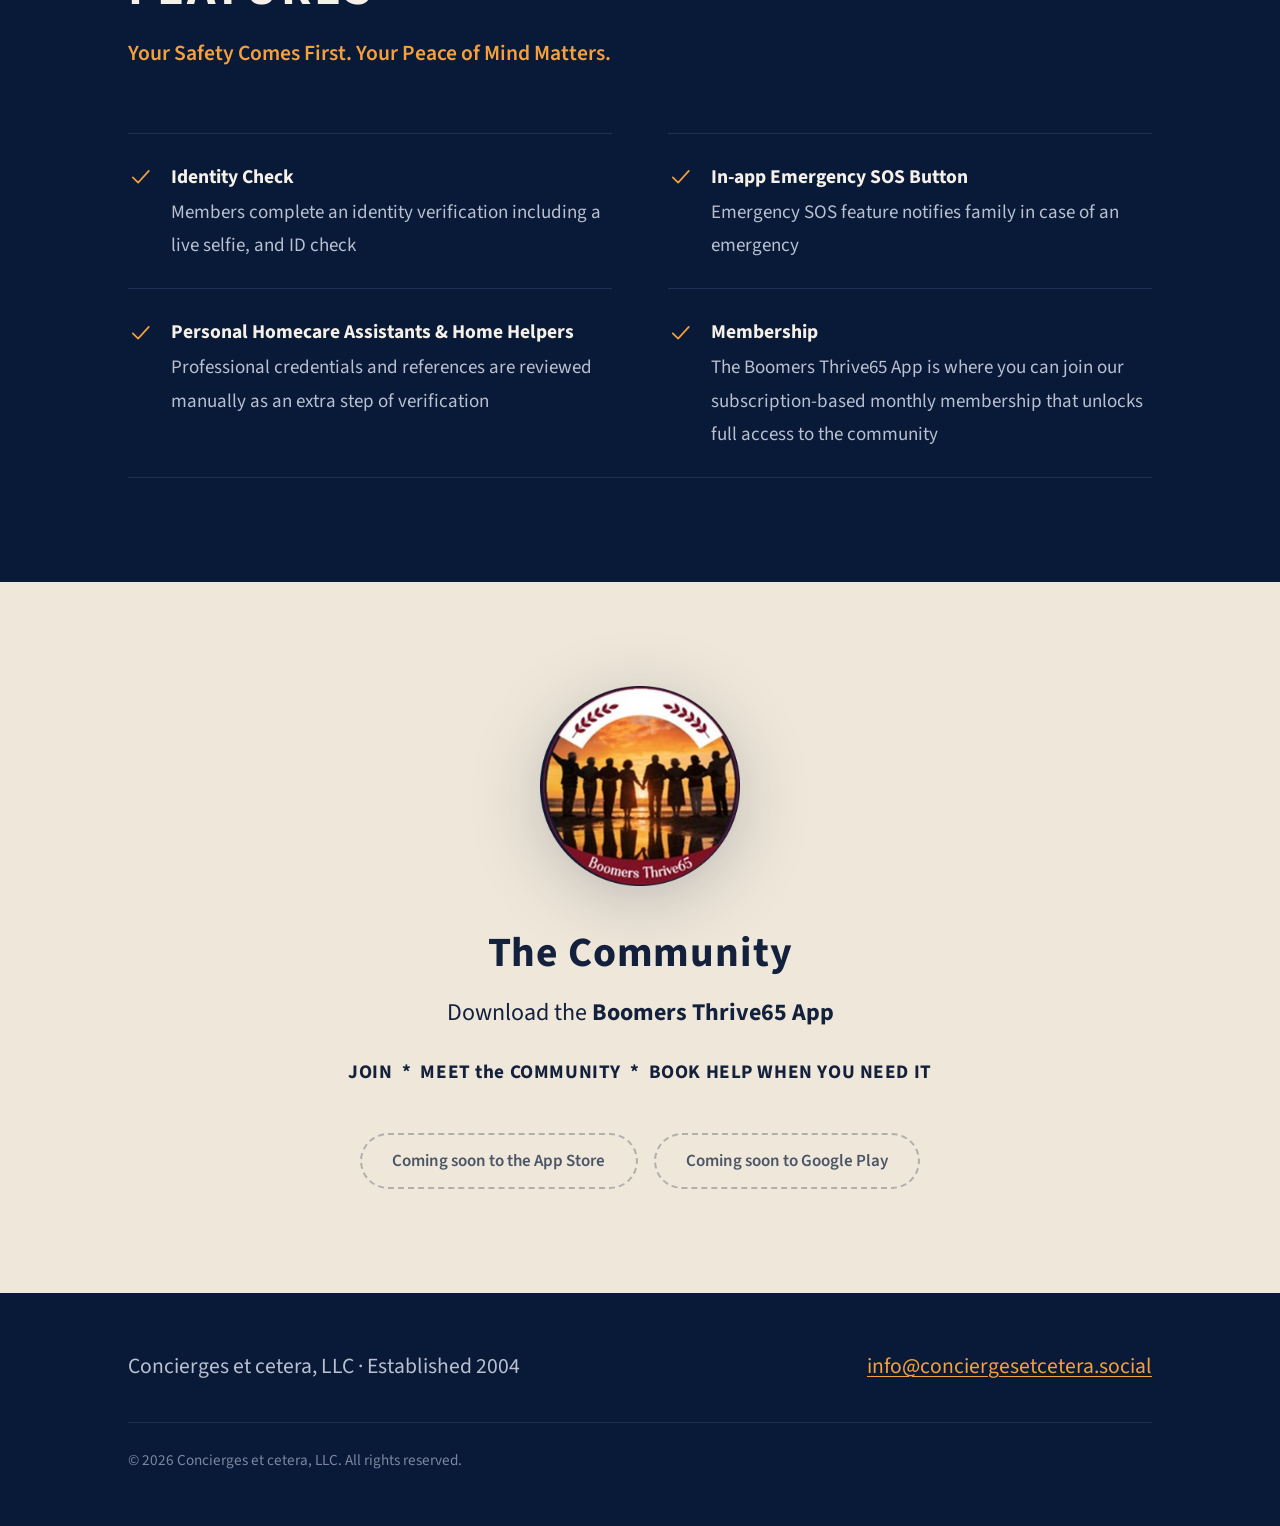
==== commit edccf336: "Update Open Graph meta tags (url and email) and adjust hero font size for better display" ====
--- a/index.html
+++ b/index.html
@@ -13,8 +13,8 @@
 <meta property="og:type" content="website">
 <meta property="og:title" content="Concierges et cetera">
 <meta property="og:description" content="An online social community for Baby Boomers.">
-<meta property="og:image" content="https://conciergesetcetera.com/assets/og-image.jpg">
-<meta property="og:url" content="https://conciergesetcetera.com/">
+<meta property="og:image" content="https://conciergesetcetera.social/assets/og-image.jpg">
+<meta property="og:url" content="https://conciergesetcetera.social/">
 <meta name="twitter:card" content="summary_large_image">
 
 <link rel="preconnect" href="https://fonts.googleapis.com">
@@ -99,8 +99,8 @@
 
   .hero h1{
     font-weight:600;
-    font-size:clamp(2.5rem, 6.4vw, 4.6rem);
-    max-width:14ch;
+    font-size:clamp(1.9rem, 5.5vw, 4.6rem);
+    max-width:none;              /* one line wherever it fits; wraps only when it must */
   }
 
   .hero .lede{
@@ -158,12 +158,12 @@
   }
   .amenity svg{ width:2.3rem; height:2.3rem; color:var(--rust); margin-top:.35rem; }
   .amenity h3{ font-size:1.6rem; font-weight:500; letter-spacing:-.005em; }
-  .amenity p{ margin:.6rem 0 0; color:var(--ink-soft); max-width:50ch; }
+  .amenity p{ grid-column:2; margin:.6rem 0 0; color:var(--ink-soft); max-width:50ch; }
 
   @media (min-width:52rem){
     .amenity{ grid-template-columns:3rem 20rem 1fr; align-items:start; }
     .amenity h3{ padding-right:2rem; }
-    .amenity p{ margin-top:.35rem; }
+    .amenity p{ grid-column:3; margin-top:.35rem; }
   }
 
   /* ---------- Features (navy) ------------------------------------------ */
@@ -420,7 +420,7 @@
   <div class="wrap">
     <div class="foot-main">
       <div>Concierges et cetera, LLC &middot; Established 2004</div>
-      <div><a href="mailto:info@conciergesetcetera.com">info@conciergesetcetera.com</a></div>
+      <div><a href="mailto:info@conciergesetcetera.social">info@conciergesetcetera.social</a></div>
     </div>
     <div class="fine">&copy; <span id="yr">2026</span> Concierges et cetera, LLC. All rights reserved.</div>
   </div>
@@ -428,4 +428,4 @@
 
 <script>document.getElementById('yr').textContent = new Date().getFullYear();</script>
 </body>
-</html>
+</html>
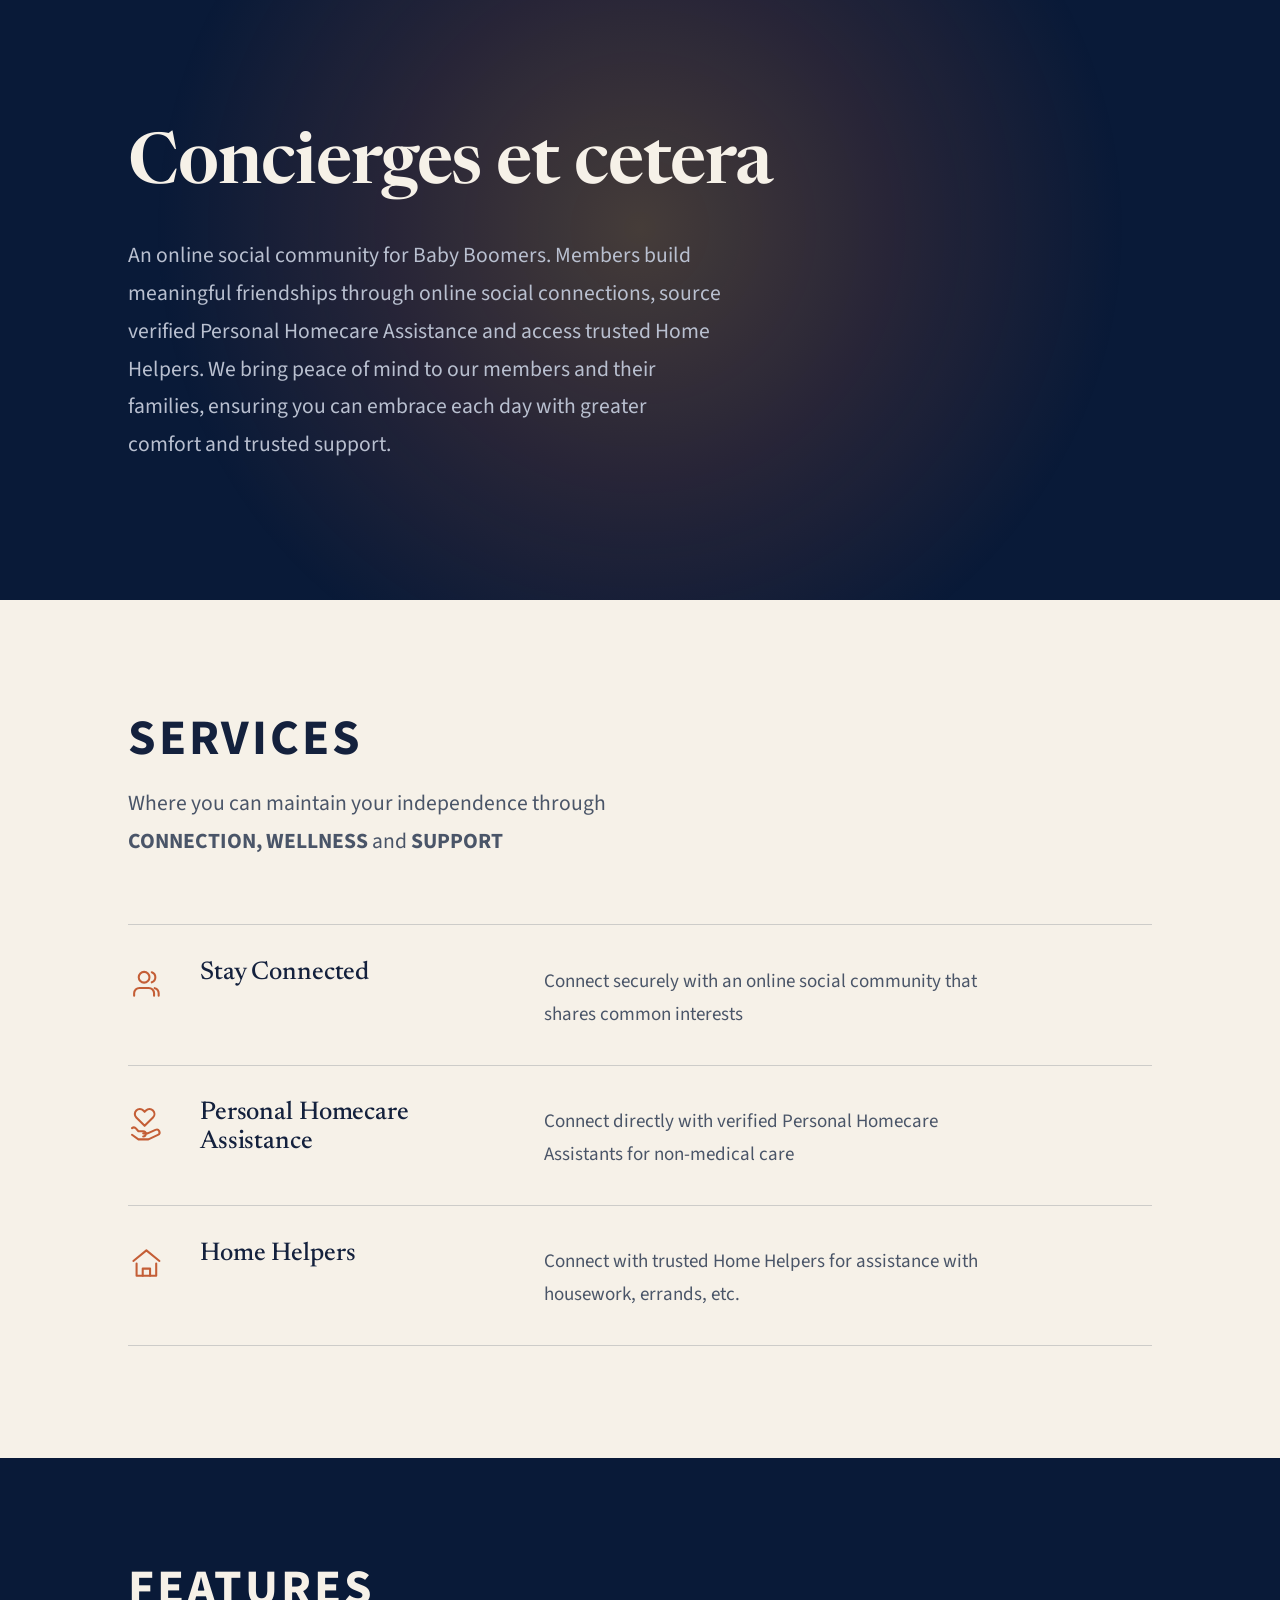
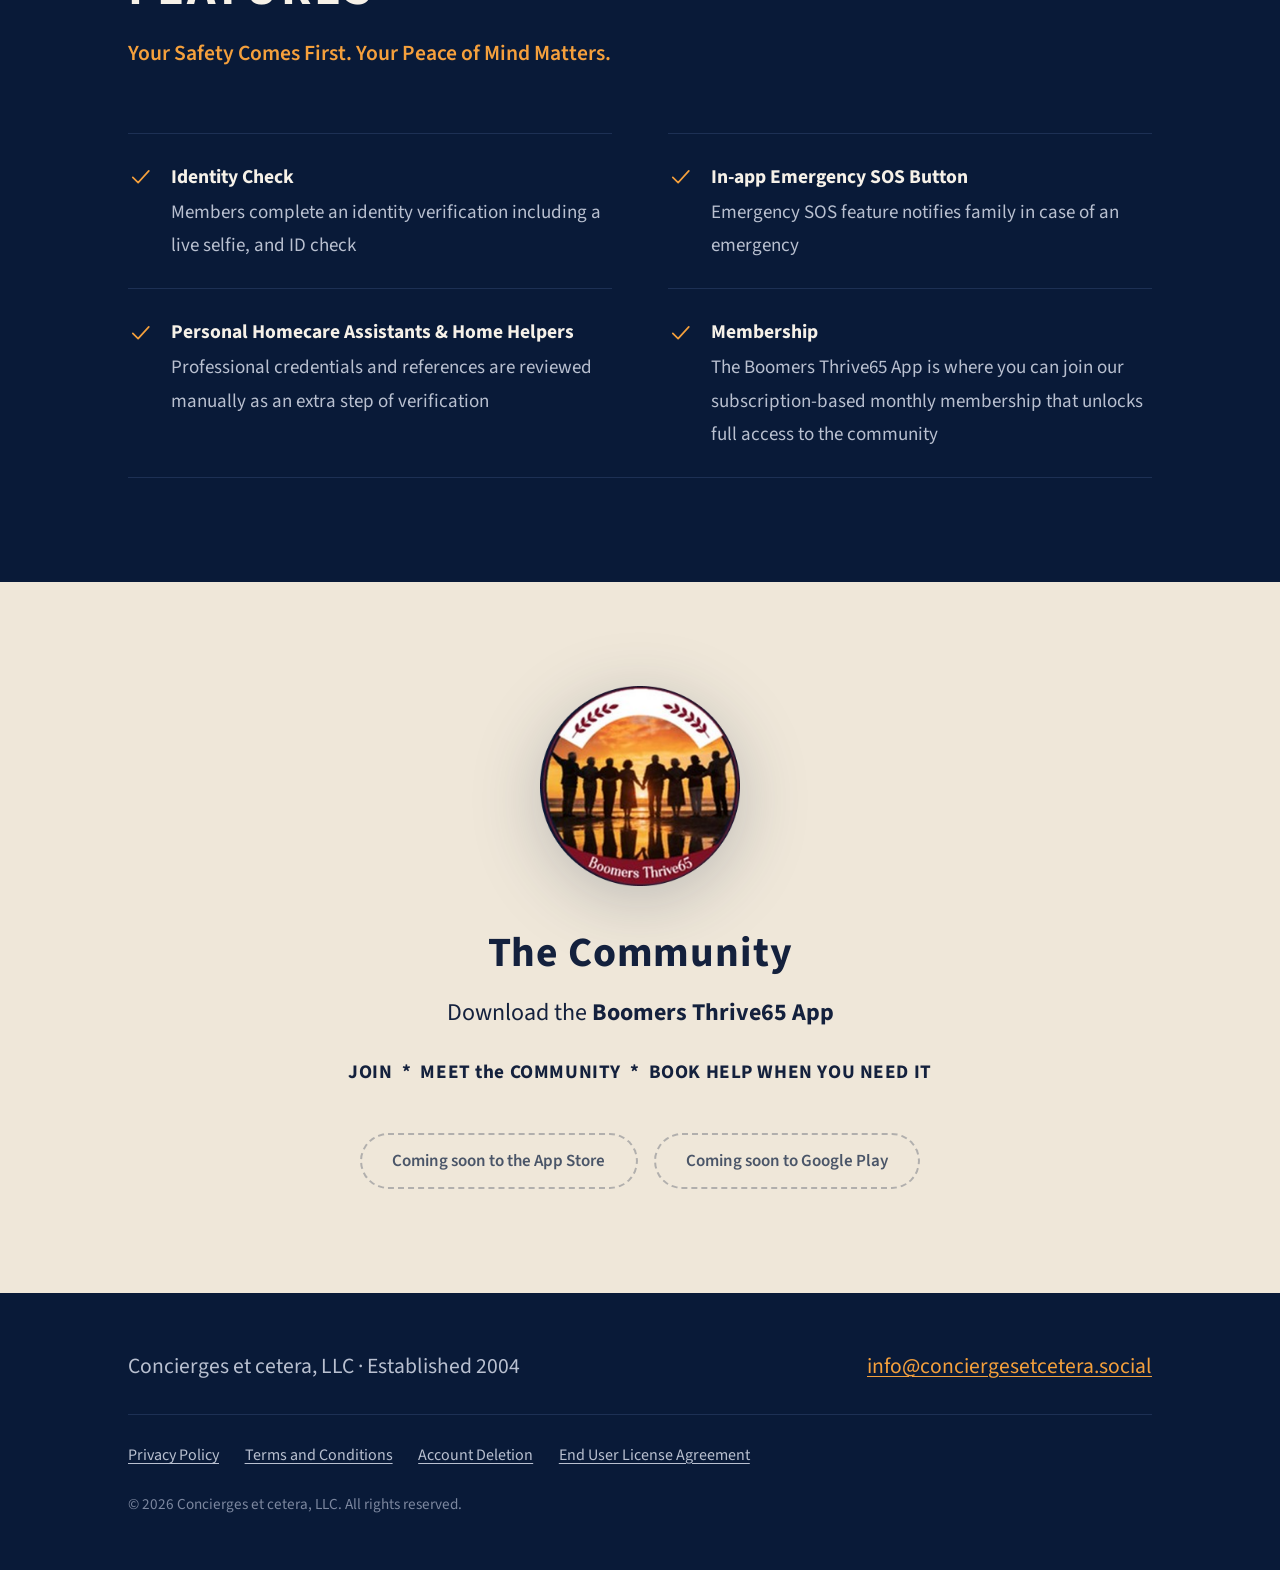
==== commit a3c298a4: "Add legal pages: Privacy Policy, Terms and Conditions, Account Deletion, and End User License Agreem" ====
--- a/index.html
+++ b/index.html
@@ -266,9 +266,16 @@
     color:var(--amber);
     text-decoration-thickness:1px; text-underline-offset:3px;
   }
+  .legal-links{
+    display:flex; flex-wrap:wrap; gap:.25rem 1.6rem;
+    list-style:none; margin:1.4rem 0 0; padding:1.2rem 0 0;
+    border-top:1px solid var(--navy-line); font-size:1rem;
+  }
+  .legal-links a{ display:inline-block; padding-block:.4rem; color:var(--stone); text-underline-offset:3px; }
+  .legal-links a:hover{ color:var(--cream); }
+
   footer .fine{
-    margin-top:1.9rem; padding-top:1.5rem;
-    border-top:1px solid var(--navy-line);
+    margin-top:1rem;
     font-size:.95rem; color:#7C879F;
   }
 
@@ -422,6 +429,12 @@
       <div>Concierges et cetera, LLC &middot; Established 2004</div>
       <div><a href="mailto:info@conciergesetcetera.social">info@conciergesetcetera.social</a></div>
     </div>
+    <ul class="legal-links">
+        <li><a href="/privacy-policy/">Privacy Policy</a></li>
+        <li><a href="/terms-and-conditions/">Terms and Conditions</a></li>
+        <li><a href="/account-deletion/">Account Deletion</a></li>
+        <li><a href="/eula/">End User License Agreement</a></li>
+    </ul>
     <div class="fine">&copy; <span id="yr">2026</span> Concierges et cetera, LLC. All rights reserved.</div>
   </div>
 </footer>
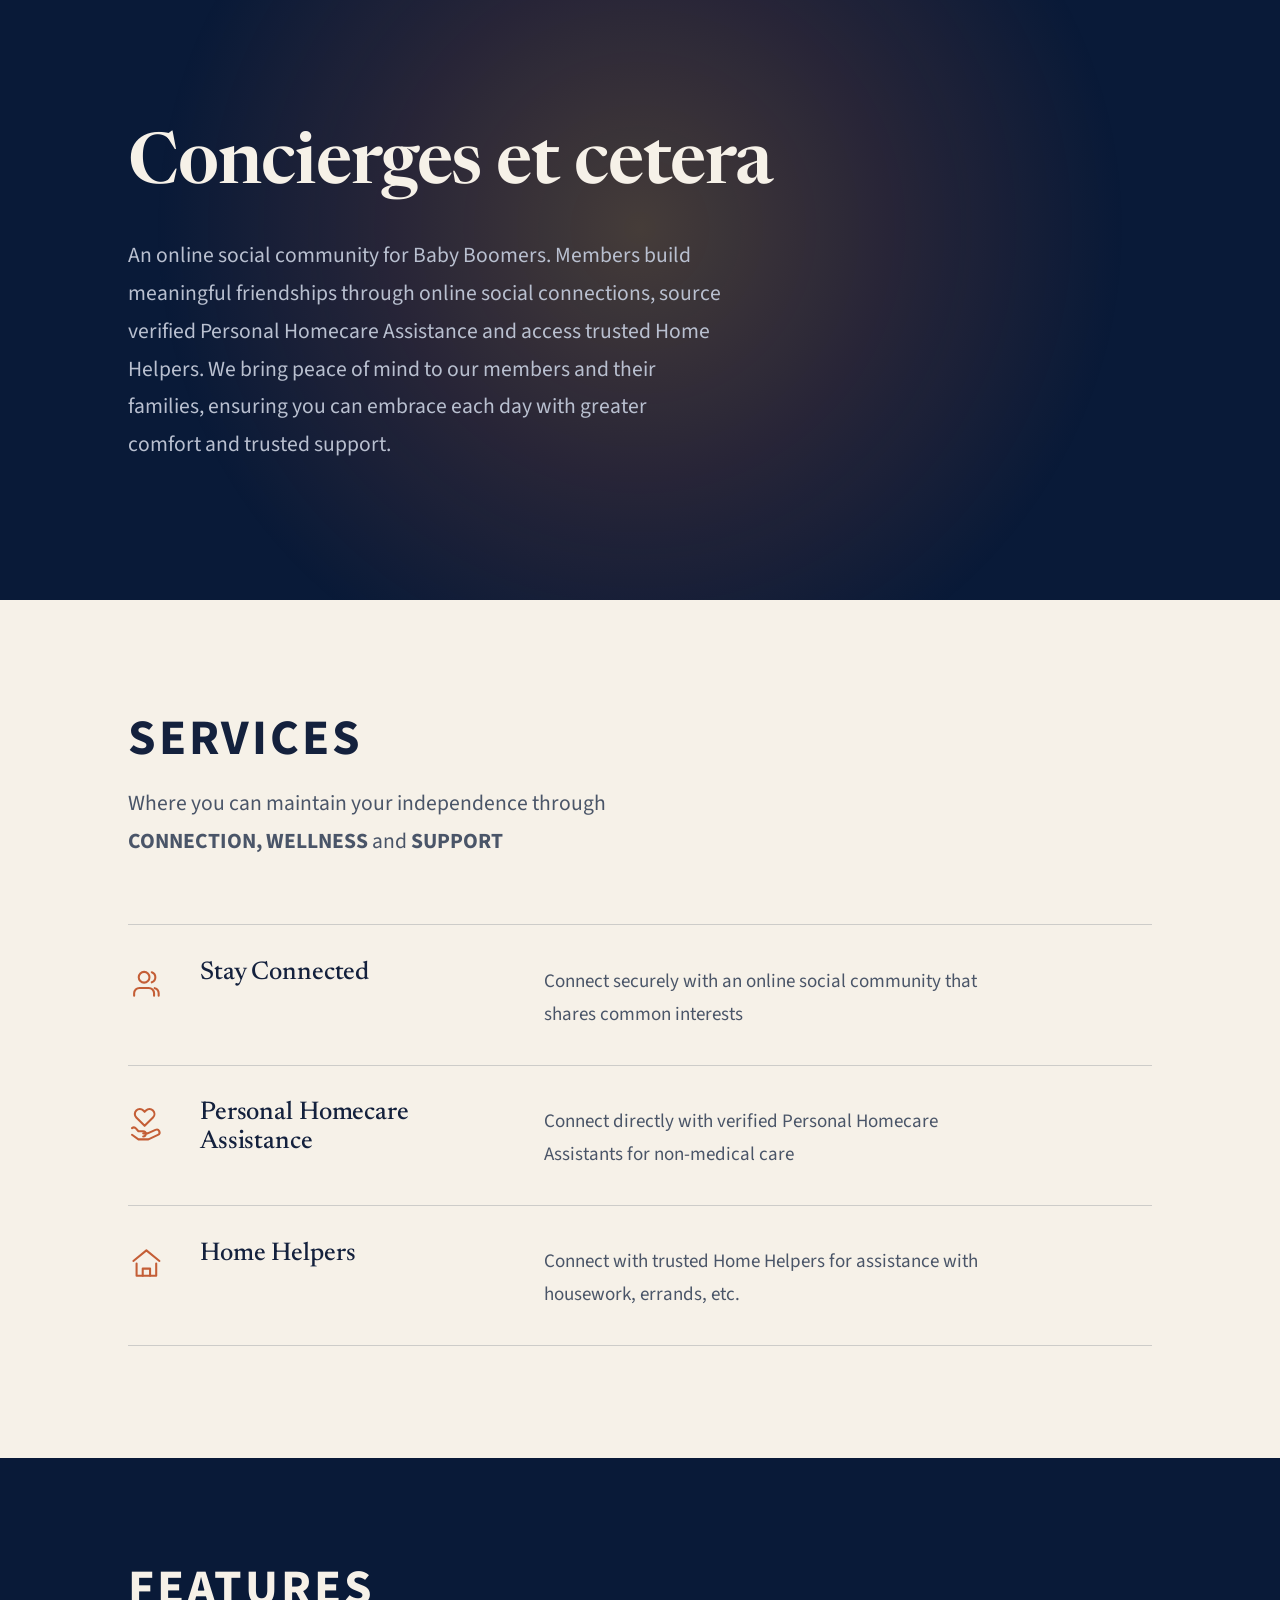
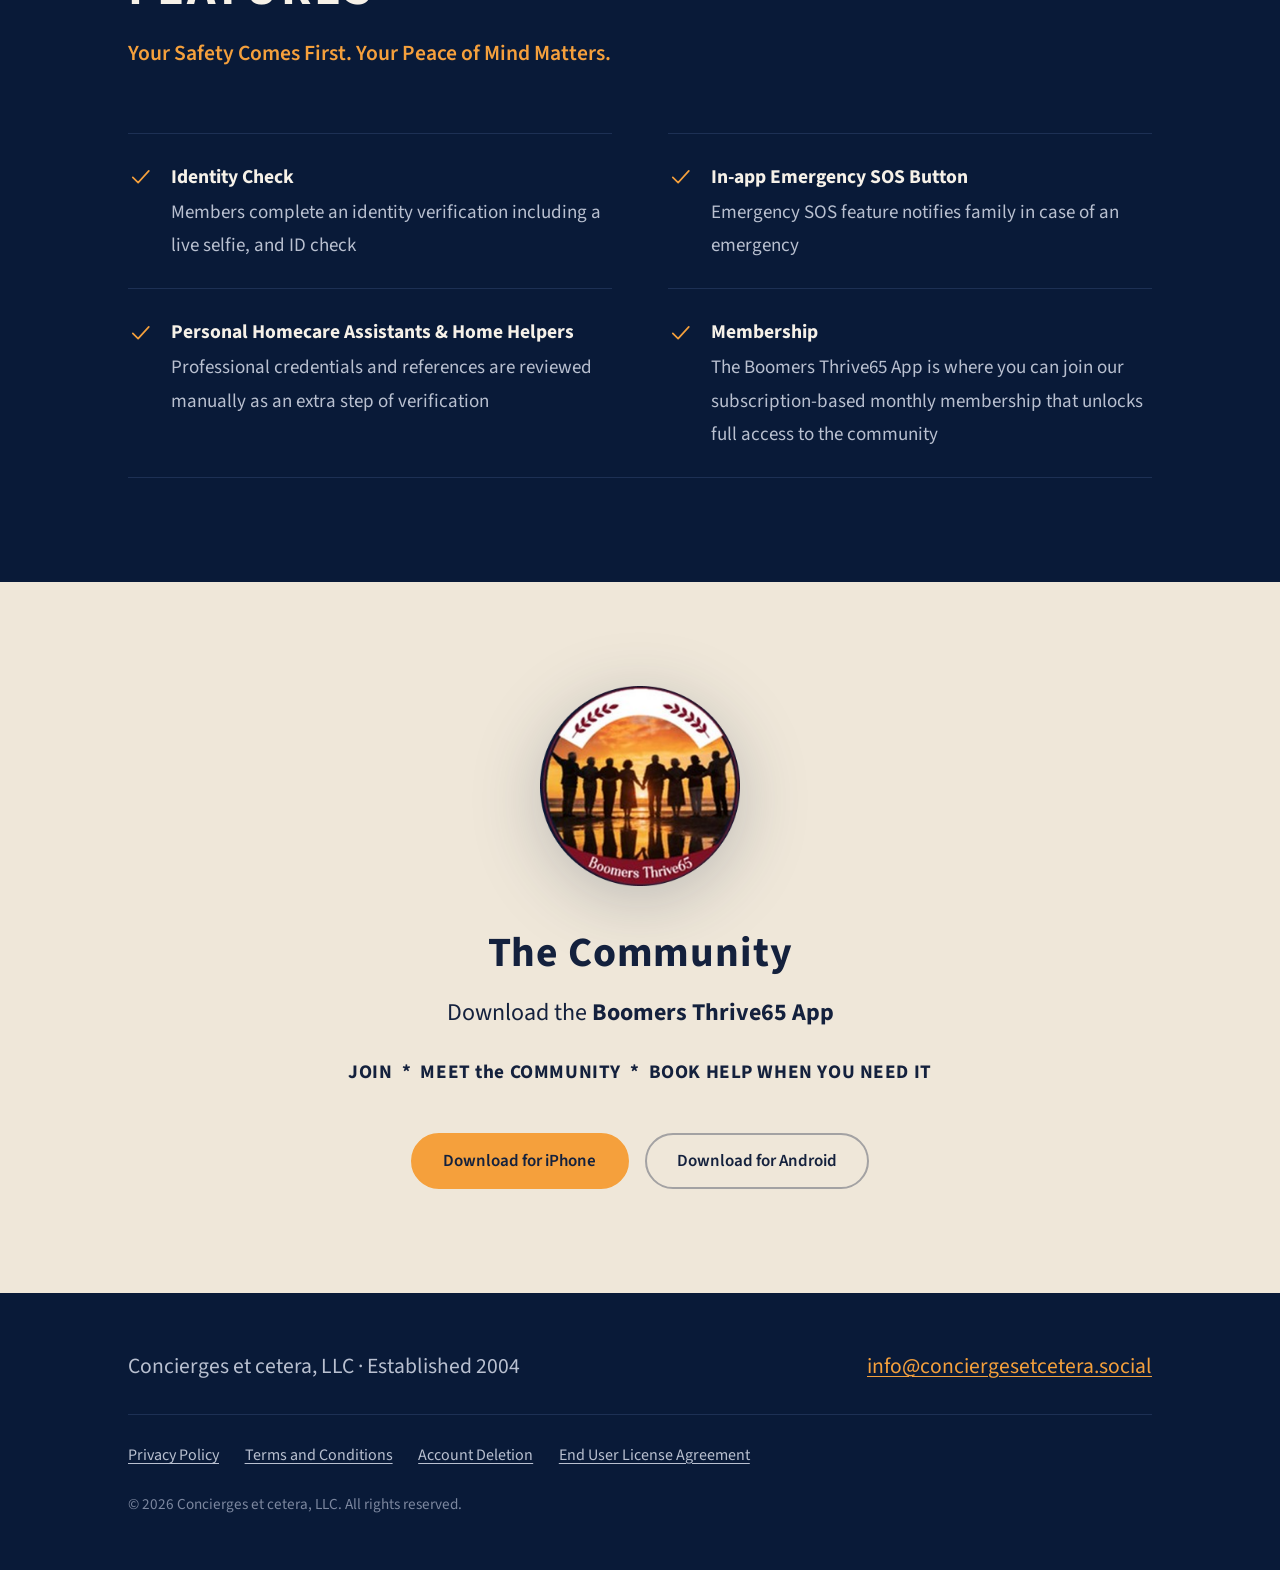
==== commit 5769eacd: "Update app download links and remove placeholder buttons" ====
--- a/index.html
+++ b/index.html
@@ -244,14 +244,6 @@
   .btn-ghost{ color:var(--ink); border-color:rgba(20,33,61,.35); }
   a.btn-ghost:hover{ border-color:var(--ink); }
 
-  /* Non-clickable state while the app is still awaiting store approval */
-  .btn-waiting{
-    background:transparent; color:var(--ink-soft);
-    border-color:rgba(20,33,61,.28);
-    border-style:dashed;
-    font-weight:600; cursor:default;
-  }
-
   /* ---------- Footer --------------------------------------------------- */
 
   footer{ padding-block:3rem 3.25rem; color:var(--stone); }
@@ -408,15 +400,8 @@
       <p class="tagline">JOIN &nbsp;&#42;&nbsp; MEET the COMMUNITY &nbsp;&#42;&nbsp; BOOK HELP WHEN YOU NEED IT</p>
 
       <div class="stores">
-        <span class="btn btn-waiting">Coming soon to the App Store</span>
-        <span class="btn btn-waiting">Coming soon to Google Play</span>
-
-        <!-- ONCE THE APP IS APPROVED: delete the two spans above and
-             uncomment these two, pasting in the real listing URLs.
-
-        <a class="btn btn-solid" href="PASTE_APP_STORE_URL">Download for iPhone</a>
-        <a class="btn btn-ghost" href="PASTE_GOOGLE_PLAY_URL">Download for Android</a>
-        -->
+        <a class="btn btn-solid" href="https://apps.apple.com/app/boomers-thrive65/id6811200411" target="_blank" rel="noopener">Download for iPhone</a>
+        <a class="btn btn-ghost" href="https://play.google.com/store/apps/details?id=com.boomersthrive65.app" target="_blank" rel="noopener">Download for Android</a>
       </div>
     </div>
   </section>
